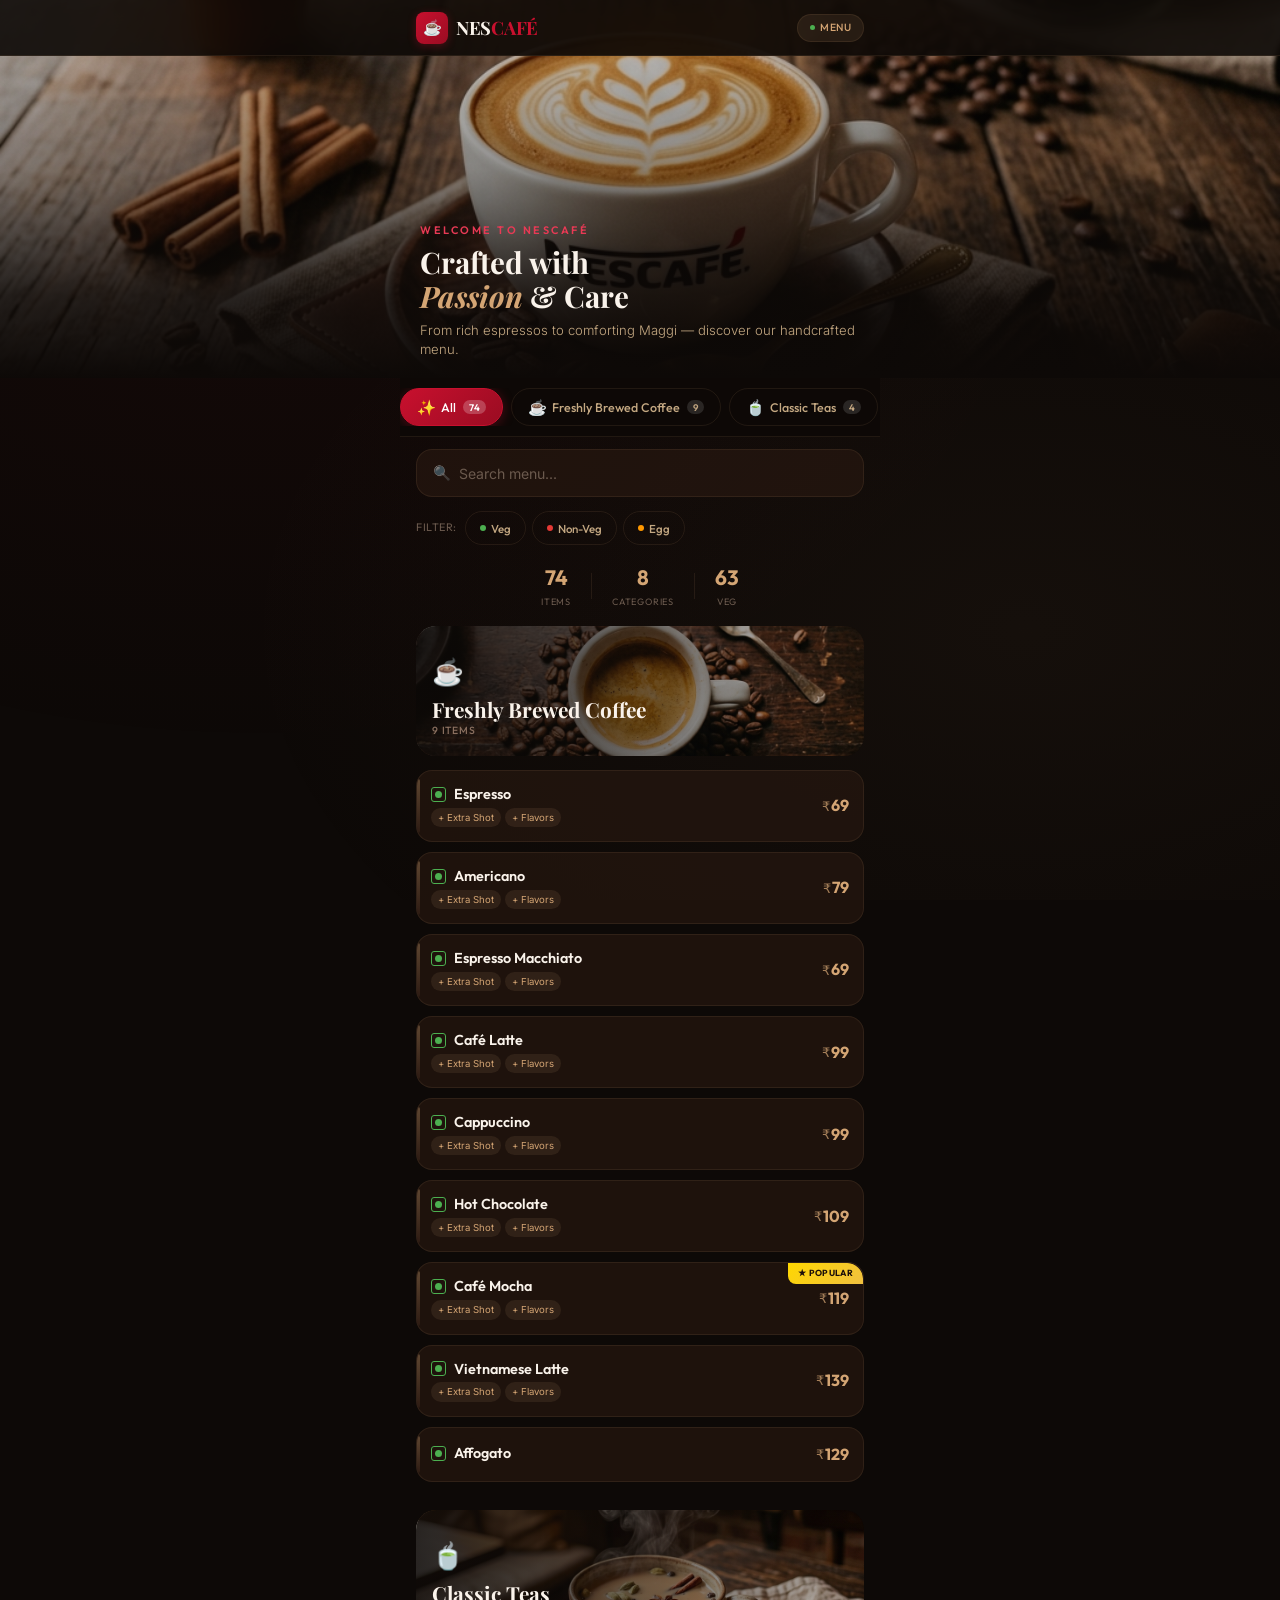
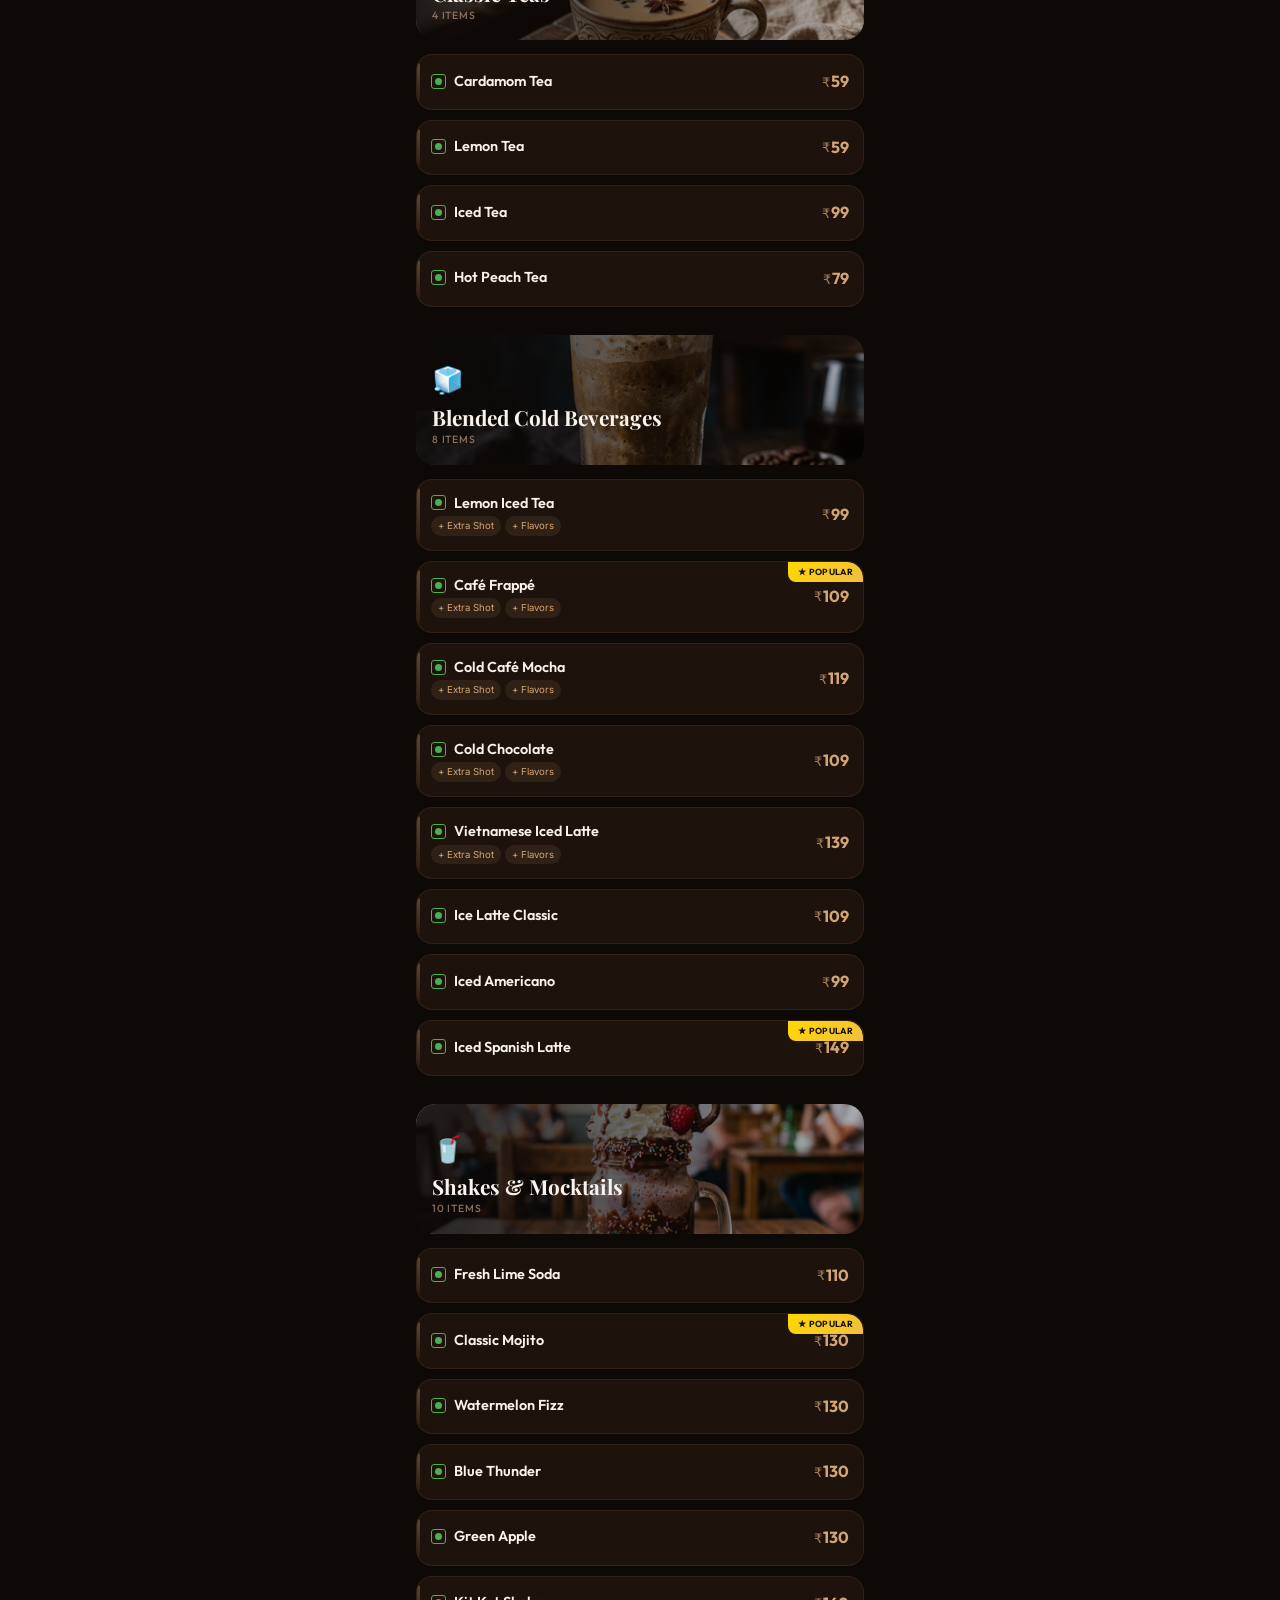
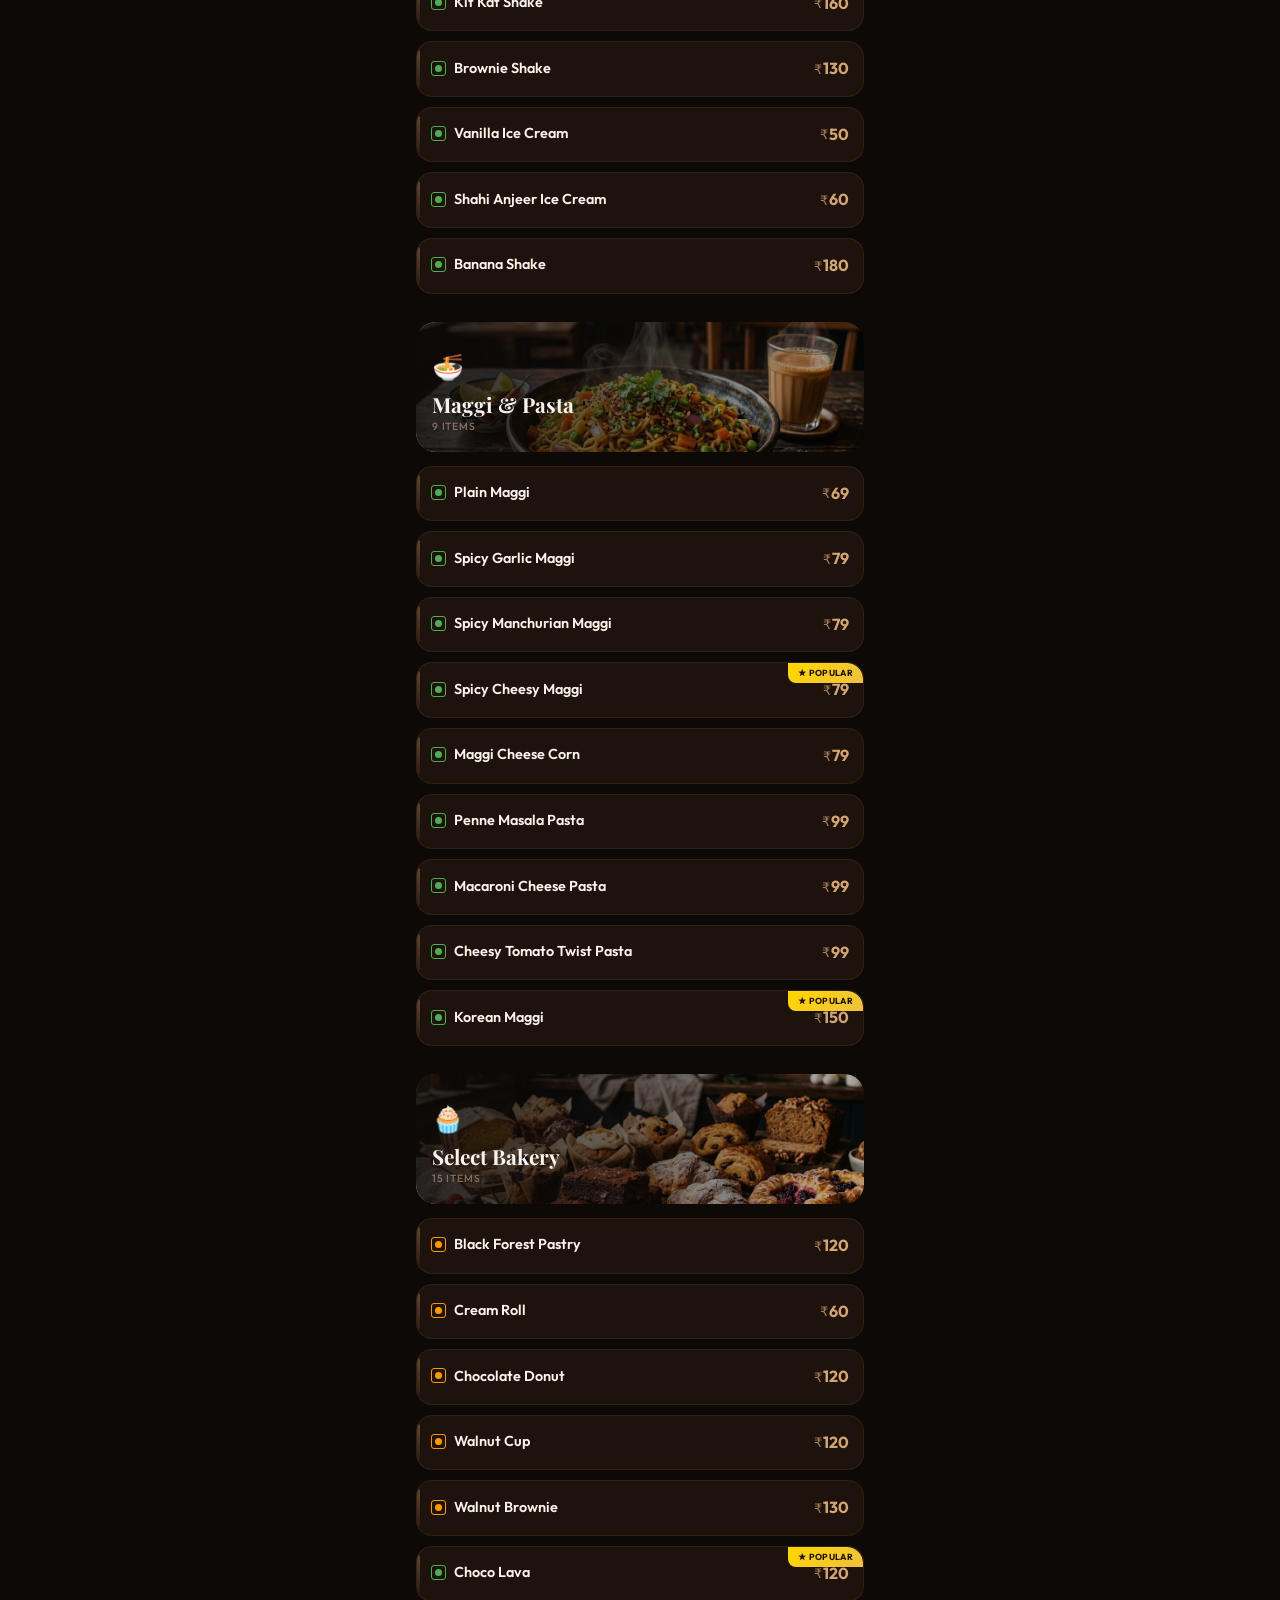
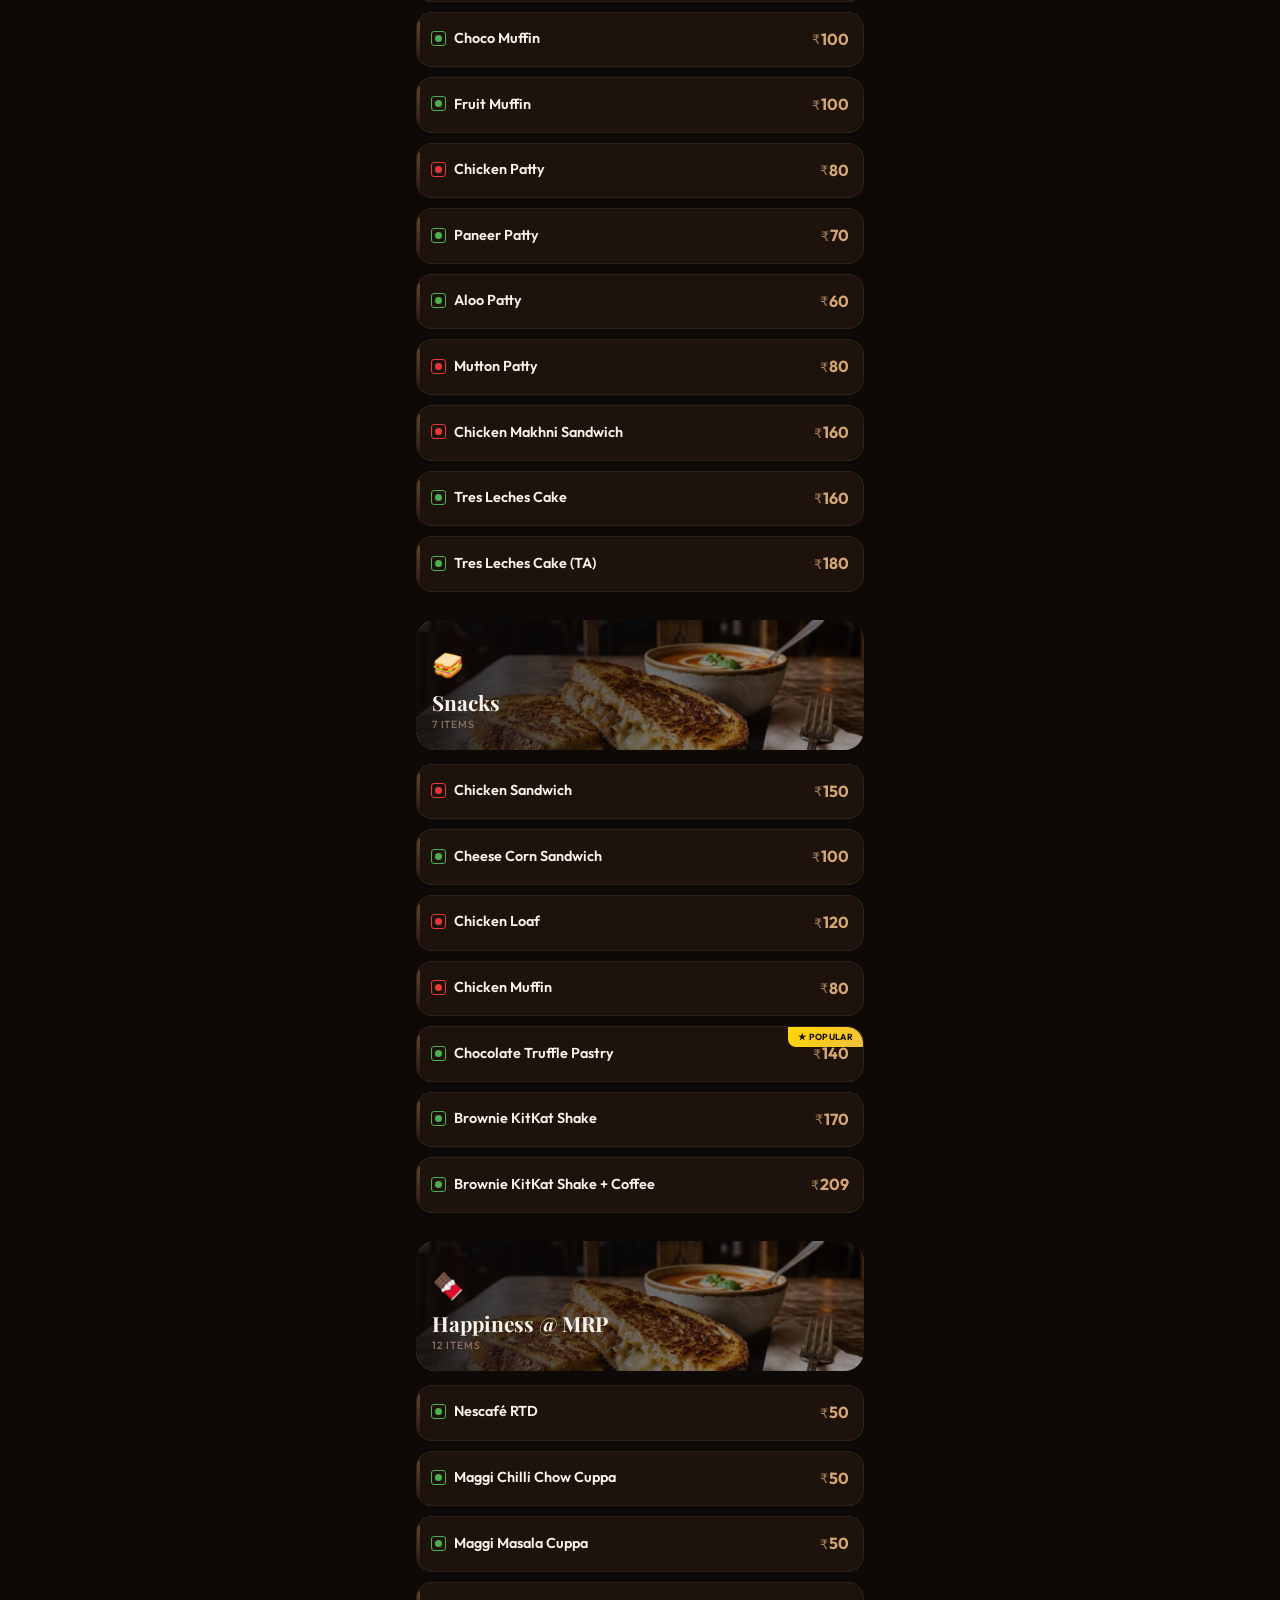
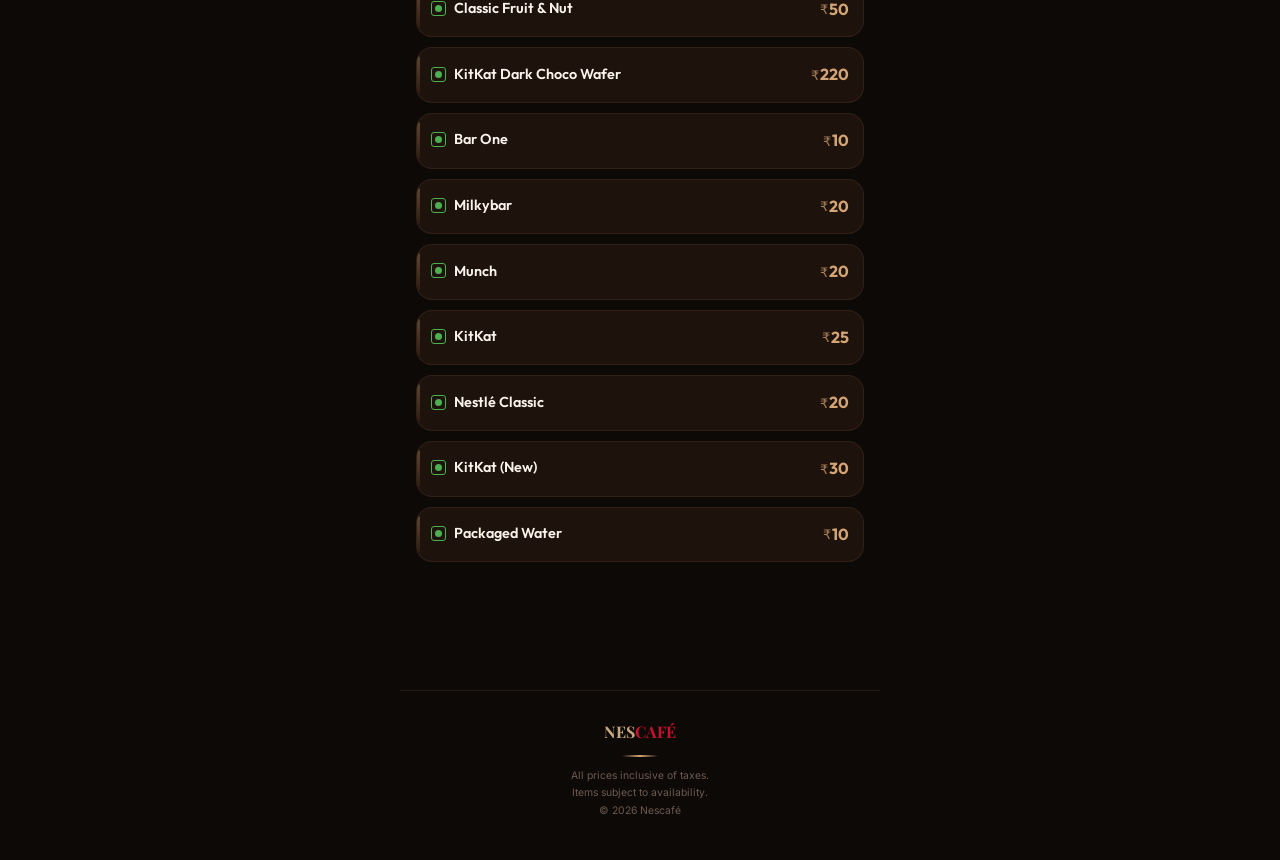
==== index.html @ 63e04d48 "Initial commit: Nescafé QR digital menu - Mobile-native menu page with 80+ items across 8 categories" ====
<!DOCTYPE html>
<html lang="en">
<head>
  <meta charset="UTF-8">
  <meta name="viewport" content="width=device-width, initial-scale=1.0, maximum-scale=1.0, user-scalable=no, viewport-fit=cover">
  <meta name="description" content="Nescafé Café Digital Menu – Freshly brewed coffees, cold beverages, teas, shakes, Maggi, pasta, bakery & snacks. Scan the QR to explore.">
  <meta name="theme-color" content="#0d0907">
  <meta name="apple-mobile-web-app-capable" content="yes">
  <meta name="apple-mobile-web-app-status-bar-style" content="black-translucent">
  <meta name="apple-mobile-web-app-title" content="Nescafé Menu">
  <meta name="mobile-web-app-capable" content="yes">
  <meta name="format-detection" content="telephone=no">
  <title>Nescafé Café — Menu</title>
  <link rel="stylesheet" href="style.css">
  <link rel="icon" href="data:image/svg+xml,<svg xmlns='http://www.w3.org/2000/svg' viewBox='0 0 100 100'><text y='.9em' font-size='90'>☕</text></svg>">
  <link rel="apple-touch-icon" href="images/hero.png">
</head>
<body>

  <!-- Loading Screen -->
  <div id="loading-screen">
    <div class="loading-logo">NES<span>CAFÉ</span></div>
    <div class="loading-bar-container">
      <div class="loading-bar"></div>
    </div>
  </div>

  <!-- Header -->
  <header class="header" id="main-header">
    <div class="header-bg"></div>
    <div class="header-content">
      <div class="logo">
        <div class="logo-icon">☕</div>
        <div class="logo-text">NES<span>CAFÉ</span></div>
      </div>
      <div class="header-badge">
        <span class="dot"></span>
        Menu
      </div>
    </div>
  </header>

  <!-- Hero Section -->
  <section class="hero" id="hero">
    <div class="hero-image">
      <img src="images/hero.png" alt="Nescafé coffee" loading="eager" fetchpriority="high">
    </div>
    <div class="hero-overlay"></div>
    <div class="hero-content">
      <p class="hero-tagline">Welcome to Nescafé</p>
      <h1 class="hero-title">Crafted with<br><em>Passion</em> & Care</h1>
      <p class="hero-subtitle">From rich espressos to comforting Maggi — discover our handcrafted menu.</p>
    </div>
  </section>

  <!-- Category Navigation -->
  <nav class="category-nav" id="category-nav">
    <div class="category-scroll" id="category-scroll"></div>
  </nav>

  <!-- Search -->
  <div class="search-container">
    <div class="search-box" id="search-box">
      <span class="search-icon">🔍</span>
      <input type="search" id="search-input" placeholder="Search menu..." autocomplete="off" autocorrect="off" spellcheck="false" enterkeyhint="search">
      <button class="search-clear" id="search-clear" aria-label="Clear search">✕</button>
    </div>
  </div>

  <!-- Dietary Filters -->
  <div class="filter-section">
    <span class="filter-label">Filter:</span>
    <div class="filter-tags" id="filter-tags">
      <button class="filter-tag veg-filter" data-filter="veg">
        <span class="filter-dot"></span> Veg
      </button>
      <button class="filter-tag nonveg-filter" data-filter="non-veg">
        <span class="filter-dot"></span> Non-Veg
      </button>
      <button class="filter-tag egg-filter" data-filter="egg">
        <span class="filter-dot"></span> Egg
      </button>
    </div>
  </div>

  <!-- Stats -->
  <div class="stats-bar" id="stats-bar">
    <div class="stat-item">
      <span class="stat-number" id="stat-total">0</span>
      <span class="stat-label">Items</span>
    </div>
    <div class="stat-divider"></div>
    <div class="stat-item">
      <span class="stat-number" id="stat-categories">0</span>
      <span class="stat-label">Categories</span>
    </div>
    <div class="stat-divider"></div>
    <div class="stat-item">
      <span class="stat-number" id="stat-veg">0</span>
      <span class="stat-label">Veg</span>
    </div>
  </div>

  <!-- Menu Content -->
  <main class="menu-container" id="menu-container"></main>

  <!-- No Results -->
  <div class="no-results" id="no-results">
    <div class="no-results-emoji">🔍</div>
    <p class="no-results-text">No items found</p>
    <p class="no-results-hint">Try a different search or clear filters</p>
  </div>

  <!-- Footer -->
  <footer class="footer">
    <div class="footer-logo">NES<span>CAFÉ</span></div>
    <div class="footer-divider"></div>
    <p class="footer-text">
      All prices inclusive of taxes.<br>
      Items subject to availability.<br>
      © 2026 Nescafé
    </p>
  </footer>

  <!-- Scroll To Top -->
  <button class="scroll-top" id="scroll-top" aria-label="Scroll to top">↑</button>

<script>
// ============================================================
// MENU DATA
// ============================================================
const menuData = [
  // Freshly Brewed Coffee
  { name: "Espresso", price: 69, type: "veg", category: "Freshly Brewed Coffee", addons: ["Extra Shot", "Flavors"] },
  { name: "Americano", price: 79, type: "veg", category: "Freshly Brewed Coffee", addons: ["Extra Shot", "Flavors"] },
  { name: "Espresso Macchiato", price: 69, type: "veg", category: "Freshly Brewed Coffee", addons: ["Extra Shot", "Flavors"] },
  { name: "Café Latte", price: 99, type: "veg", category: "Freshly Brewed Coffee", addons: ["Extra Shot", "Flavors"] },
  { name: "Cappuccino", price: 99, type: "veg", category: "Freshly Brewed Coffee", addons: ["Extra Shot", "Flavors"] },
  { name: "Hot Chocolate", price: 109, type: "veg", category: "Freshly Brewed Coffee", addons: ["Extra Shot", "Flavors"] },
  { name: "Café Mocha", price: 119, type: "veg", category: "Freshly Brewed Coffee", addons: ["Extra Shot", "Flavors"], bestseller: true },
  { name: "Vietnamese Latte", price: 139, type: "veg", category: "Freshly Brewed Coffee", addons: ["Extra Shot", "Flavors"] },
  { name: "Affogato", price: 129, type: "veg", category: "Freshly Brewed Coffee" },

  // Classic Teas
  { name: "Cardamom Tea", price: 59, type: "veg", category: "Classic Teas" },
  { name: "Lemon Tea", price: 59, type: "veg", category: "Classic Teas" },
  { name: "Iced Tea", price: 99, type: "veg", category: "Classic Teas" },
  { name: "Hot Peach Tea", price: 79, type: "veg", category: "Classic Teas" },

  // Blended Cold Beverages
  { name: "Lemon Iced Tea", price: 99, type: "veg", category: "Blended Cold Beverages", addons: ["Extra Shot", "Flavors"] },
  { name: "Café Frappé", price: 109, type: "veg", category: "Blended Cold Beverages", addons: ["Extra Shot", "Flavors"], bestseller: true },
  { name: "Cold Café Mocha", price: 119, type: "veg", category: "Blended Cold Beverages", addons: ["Extra Shot", "Flavors"] },
  { name: "Cold Chocolate", price: 109, type: "veg", category: "Blended Cold Beverages", addons: ["Extra Shot", "Flavors"] },
  { name: "Vietnamese Iced Latte", price: 139, type: "veg", category: "Blended Cold Beverages", addons: ["Extra Shot", "Flavors"] },
  { name: "Ice Latte Classic", price: 109, type: "veg", category: "Blended Cold Beverages" },
  { name: "Iced Americano", price: 99, type: "veg", category: "Blended Cold Beverages" },
  { name: "Iced Spanish Latte", price: 149, type: "veg", category: "Blended Cold Beverages", bestseller: true },

  // Shakes & Mocktails
  { name: "Fresh Lime Soda", price: 110, type: "veg", category: "Shakes & Mocktails" },
  { name: "Classic Mojito", price: 130, type: "veg", category: "Shakes & Mocktails", bestseller: true },
  { name: "Watermelon Fizz", price: 130, type: "veg", category: "Shakes & Mocktails" },
  { name: "Blue Thunder", price: 130, type: "veg", category: "Shakes & Mocktails" },
  { name: "Green Apple", price: 130, type: "veg", category: "Shakes & Mocktails" },
  { name: "Kit Kat Shake", price: 160, type: "veg", category: "Shakes & Mocktails" },
  { name: "Brownie Shake", price: 130, type: "veg", category: "Shakes & Mocktails" },
  { name: "Vanilla Ice Cream", price: 50, type: "veg", category: "Shakes & Mocktails" },
  { name: "Shahi Anjeer Ice Cream", price: 60, type: "veg", category: "Shakes & Mocktails" },
  { name: "Banana Shake", price: 180, type: "veg", category: "Shakes & Mocktails" },

  // Maggi & Pasta
  { name: "Plain Maggi", price: 69, type: "veg", category: "Maggi & Pasta" },
  { name: "Spicy Garlic Maggi", price: 79, type: "veg", category: "Maggi & Pasta" },
  { name: "Spicy Manchurian Maggi", price: 79, type: "veg", category: "Maggi & Pasta" },
  { name: "Spicy Cheesy Maggi", price: 79, type: "veg", category: "Maggi & Pasta", bestseller: true },
  { name: "Maggi Cheese Corn", price: 79, type: "veg", category: "Maggi & Pasta" },
  { name: "Penne Masala Pasta", price: 99, type: "veg", category: "Maggi & Pasta" },
  { name: "Macaroni Cheese Pasta", price: 99, type: "veg", category: "Maggi & Pasta" },
  { name: "Cheesy Tomato Twist Pasta", price: 99, type: "veg", category: "Maggi & Pasta" },
  { name: "Korean Maggi", price: 150, type: "veg", category: "Maggi & Pasta", bestseller: true },

  // Select Bakery
  { name: "Black Forest Pastry", price: 120, type: "egg", category: "Select Bakery" },
  { name: "Cream Roll", price: 60, type: "egg", category: "Select Bakery" },
  { name: "Chocolate Donut", price: 120, type: "egg", category: "Select Bakery" },
  { name: "Walnut Cup", price: 120, type: "egg", category: "Select Bakery" },
  { name: "Walnut Brownie", price: 130, type: "egg", category: "Select Bakery" },
  { name: "Choco Lava", price: 120, type: "veg", category: "Select Bakery", bestseller: true },
  { name: "Choco Muffin", price: 100, type: "veg", category: "Select Bakery" },
  { name: "Fruit Muffin", price: 100, type: "veg", category: "Select Bakery" },
  { name: "Chicken Patty", price: 80, type: "non-veg", category: "Select Bakery" },
  { name: "Paneer Patty", price: 70, type: "veg", category: "Select Bakery" },
  { name: "Aloo Patty", price: 60, type: "veg", category: "Select Bakery" },
  { name: "Mutton Patty", price: 80, type: "non-veg", category: "Select Bakery" },
  { name: "Chicken Makhni Sandwich", price: 160, type: "non-veg", category: "Select Bakery" },
  { name: "Tres Leches Cake", price: 160, type: "veg", category: "Select Bakery" },
  { name: "Tres Leches Cake (TA)", price: 180, type: "veg", category: "Select Bakery" },

  // Snacks
  { name: "Chicken Sandwich", price: 150, type: "non-veg", category: "Snacks" },
  { name: "Cheese Corn Sandwich", price: 100, type: "veg", category: "Snacks" },
  { name: "Chicken Loaf", price: 120, type: "non-veg", category: "Snacks" },
  { name: "Chicken Muffin", price: 80, type: "non-veg", category: "Snacks" },
  { name: "Chocolate Truffle Pastry", price: 140, type: "veg", category: "Snacks", bestseller: true },
  { name: "Brownie KitKat Shake", price: 170, type: "veg", category: "Snacks" },
  { name: "Brownie KitKat Shake + Coffee", price: 209, type: "veg", category: "Snacks" },

  // Happiness @ MRP
  { name: "Nescafé RTD", price: 50, type: "veg", category: "Happiness @ MRP" },
  { name: "Maggi Chilli Chow Cuppa", price: 50, type: "veg", category: "Happiness @ MRP" },
  { name: "Maggi Masala Cuppa", price: 50, type: "veg", category: "Happiness @ MRP" },
  { name: "Classic Fruit & Nut", price: 50, type: "veg", category: "Happiness @ MRP" },
  { name: "KitKat Dark Choco Wafer", price: 220, type: "veg", category: "Happiness @ MRP" },
  { name: "Bar One", price: 10, type: "veg", category: "Happiness @ MRP" },
  { name: "Milkybar", price: 20, type: "veg", category: "Happiness @ MRP" },
  { name: "Munch", price: 20, type: "veg", category: "Happiness @ MRP" },
  { name: "KitKat", price: 25, type: "veg", category: "Happiness @ MRP" },
  { name: "Nestlé Classic", price: 20, type: "veg", category: "Happiness @ MRP" },
  { name: "KitKat (New)", price: 30, type: "veg", category: "Happiness @ MRP" },
  { name: "Packaged Water", price: 10, type: "veg", category: "Happiness @ MRP" },
];

// ============================================================
// CATEGORY CONFIG
// ============================================================
const categoryConfig = {
  "Freshly Brewed Coffee": { emoji: "☕", image: "images/cat_coffee.png", order: 1 },
  "Classic Teas":          { emoji: "🍵", image: "images/cat_tea.png",    order: 2 },
  "Blended Cold Beverages":{ emoji: "🧊", image: "images/cat_cold.png",  order: 3 },
  "Shakes & Mocktails":    { emoji: "🥤", image: "images/cat_shakes.png", order: 4 },
  "Maggi & Pasta":         { emoji: "🍜", image: "images/cat_maggi.png", order: 5 },
  "Select Bakery":         { emoji: "🧁", image: "images/cat_bakery.png", order: 6 },
  "Snacks":                { emoji: "🥪", image: "images/cat_snacks.png", order: 7 },
  "Happiness @ MRP":       { emoji: "🍫", image: "images/cat_snacks.png", order: 8 },
};

// ============================================================
// STATE
// ============================================================
let activeCategory = 'all';
let activeFilter = null;
let searchQuery = '';

// ============================================================
// DOM
// ============================================================
const $ = id => document.getElementById(id);
const categoryScroll = $('category-scroll');
const menuContainer = $('menu-container');
const searchInput = $('search-input');
const searchClear = $('search-clear');
const noResults = $('no-results');
const scrollTopBtn = $('scroll-top');
const header = $('main-header');
const filterTags = document.querySelectorAll('.filter-tag');

// ============================================================
// INIT
// ============================================================
document.addEventListener('DOMContentLoaded', () => {
  buildCategoryNav();
  renderMenu();
  updateStats();
  setupEvents();

  // Hide loader
  setTimeout(() => $('loading-screen').classList.add('hidden'), 600);
});

// ============================================================
// CATEGORY NAV
// ============================================================
function buildCategoryNav() {
  const cats = getOrderedCategories();
  let h = `<button class="category-pill active" data-category="all">
    <span class="pill-emoji">✨</span>All<span class="pill-count">${menuData.length}</span>
  </button>`;

  cats.forEach(cat => {
    const count = menuData.filter(i => i.category === cat).length;
    const c = categoryConfig[cat] || { emoji: '📋' };
    h += `<button class="category-pill" data-category="${cat}">
      <span class="pill-emoji">${c.emoji}</span>${cat}<span class="pill-count">${count}</span>
    </button>`;
  });

  categoryScroll.innerHTML = h;
}

// ============================================================
// RENDER
// ============================================================
function renderMenu() {
  const filtered = getFilteredItems();
  const cats = getOrderedCategories();

  if (filtered.length === 0) {
    menuContainer.innerHTML = '';
    noResults.classList.add('visible');
    return;
  }

  noResults.classList.remove('visible');
  let h = '';

  cats.forEach(cat => {
    const items = filtered.filter(i => i.category === cat);
    if (!items.length) return;

    const c = categoryConfig[cat] || { emoji: '📋', image: '' };
    const id = cat.toLowerCase().replace(/[^a-z0-9]+/g, '-');

    h += `
      <section class="category-section" id="section-${id}">
        <div class="category-header">
          <img class="category-header-img" src="${c.image}" alt="${cat}" loading="lazy" decoding="async">
          <div class="category-header-overlay">
            <span class="category-emoji">${c.emoji}</span>
            <h2 class="category-name">${cat}</h2>
            <span class="category-count">${items.length} item${items.length !== 1 ? 's' : ''}</span>
          </div>
        </div>
        <div class="menu-items">
          ${items.map(renderItem).join('')}
        </div>
      </section>`;
  });

  menuContainer.innerHTML = h;
}

function renderItem(item) {
  const badge = item.type === 'non-veg' ? 'non-veg' : item.type;
  const price = item.price > 0
    ? `<span class="rupee">₹</span>${item.price}`
    : 'Ask';
  const pClass = item.price > 0 ? 'item-price' : 'item-price ask-price';

  const addons = item.addons && item.addons.length
    ? `<div class="item-addons">${item.addons.map(a => `<span class="addon-tag">+ ${a}</span>`).join('')}</div>`
    : '';

  const popular = item.bestseller ? `<span class="bestseller-tag">★ Popular</span>` : '';

  return `
    <div class="menu-item" id="item-${item.name.toLowerCase().replace(/[^a-z0-9]+/g, '-')}">
      ${popular}
      <div class="item-info">
        <div class="item-top-row">
          <span class="veg-badge ${badge}"></span>
          <span class="item-name">${item.name}</span>
        </div>
        ${addons}
      </div>
      <div class="${pClass}">${price}</div>
    </div>`;
}

// ============================================================
// FILTER HELPERS
// ============================================================
function getFilteredItems() {
  let items = menuData;

  if (activeCategory !== 'all')
    items = items.filter(i => i.category === activeCategory);

  if (activeFilter)
    items = items.filter(i => i.type === activeFilter);

  if (searchQuery) {
    const q = searchQuery.toLowerCase();
    items = items.filter(i =>
      i.name.toLowerCase().includes(q) ||
      i.category.toLowerCase().includes(q)
    );
  }

  return items;
}

function getOrderedCategories() {
  return [...new Set(menuData.map(i => i.category))]
    .sort((a, b) => ((categoryConfig[a] || {}).order || 99) - ((categoryConfig[b] || {}).order || 99));
}

// ============================================================
// STATS
// ============================================================
function updateStats() {
  const f = getFilteredItems();
  const cats = [...new Set(f.map(i => i.category))];
  animateNum('stat-total', f.length);
  animateNum('stat-categories', cats.length);
  animateNum('stat-veg', f.filter(i => i.type === 'veg').length);
}

function animateNum(id, target) {
  const el = $(id);
  const from = parseInt(el.textContent) || 0;
  const diff = target - from;
  if (diff === 0) return;
  const steps = 15;
  let step = 0;
  const iv = setInterval(() => {
    step++;
    el.textContent = Math.round(from + (diff / steps) * step);
    if (step >= steps) { el.textContent = target; clearInterval(iv); }
  }, 18);
}

// ============================================================
// EVENTS
// ============================================================
function setupEvents() {
  // Category pills
  categoryScroll.addEventListener('click', e => {
    const pill = e.target.closest('.category-pill');
    if (!pill) return;

    document.querySelectorAll('.category-pill').forEach(p => p.classList.remove('active'));
    pill.classList.add('active');
    activeCategory = pill.dataset.category;
    renderMenu();
    updateStats();

    // Scroll pill into view (center it)
    pill.scrollIntoView({ behavior: 'smooth', block: 'nearest', inline: 'center' });

    // Scroll to the category section
    if (activeCategory !== 'all') {
      const secId = activeCategory.toLowerCase().replace(/[^a-z0-9]+/g, '-');
      const sec = document.getElementById(`section-${secId}`);
      if (sec) setTimeout(() => sec.scrollIntoView({ behavior: 'smooth', block: 'start' }), 80);
    }
  });

  // Search — debounced for perf
  let searchTimer;
  searchInput.addEventListener('input', e => {
    clearTimeout(searchTimer);
    searchTimer = setTimeout(() => {
      searchQuery = e.target.value.trim();
      searchClear.classList.toggle('visible', searchQuery.length > 0);
      renderMenu();
      updateStats();
    }, 150);
  });

  // Dismiss keyboard on "Search" / Enter
  searchInput.addEventListener('keydown', e => {
    if (e.key === 'Enter') {
      e.preventDefault();
      searchInput.blur();
    }
  });

  searchClear.addEventListener('click', () => {
    searchInput.value = '';
    searchQuery = '';
    searchClear.classList.remove('visible');
    renderMenu();
    updateStats();
  });

  // Dietary filters
  filterTags.forEach(tag => {
    tag.addEventListener('click', () => {
      const f = tag.dataset.filter;
      if (activeFilter === f) {
        activeFilter = null;
        tag.classList.remove('active');
      } else {
        filterTags.forEach(t => t.classList.remove('active'));
        tag.classList.add('active');
        activeFilter = f;
      }
      renderMenu();
      updateStats();
    });
  });

  // Scroll: header state + back-to-top
  let ticking = false;
  window.addEventListener('scroll', () => {
    if (!ticking) {
      requestAnimationFrame(() => {
        const y = window.scrollY;
        header.classList.toggle('scrolled', y > 40);
        scrollTopBtn.classList.toggle('visible', y > 500);
        ticking = false;
      });
      ticking = true;
    }
  }, { passive: true });

  // Scroll to top
  scrollTopBtn.addEventListener('click', () => {
    window.scrollTo({ top: 0, behavior: 'smooth' });
  });

  // Prevent pull-to-refresh interfering on mobile
  document.body.addEventListener('touchmove', () => {}, { passive: true });
}
</script>

</body>
</html>
---- style.css ----
/* ===== GOOGLE FONTS ===== */
@import url('https://fonts.googleapis.com/css2?family=Playfair+Display:ital,wght@0,400;0,600;0,700;1,400&family=Inter:wght@300;400;500;600;700&family=Outfit:wght@300;400;500;600;700&display=swap');

/* ===== CSS CUSTOM PROPERTIES ===== */
:root {
  /* Brand Colors */
  --nescafe-red: #c8102e;
  --nescafe-red-dark: #9a0c22;
  --nescafe-red-light: #e83a55;

  /* Warm Coffee Palette */
  --coffee-dark: #1a0e0a;
  --coffee-medium: #2d1810;
  --coffee-light: #4a2c20;
  --coffee-cream: #d4a574;
  --coffee-latte: #f5e6d3;
  --coffee-foam: #faf3eb;

  /* Background & Surface */
  --bg-primary: #0d0907;
  --bg-secondary: #1a110d;
  --bg-card: rgba(42, 26, 18, 0.6);
  --bg-card-hover: rgba(58, 36, 24, 0.7);
  --bg-glass: rgba(26, 17, 13, 0.88);
  --bg-glass-light: rgba(212, 165, 116, 0.08);

  /* Text Colors */
  --text-primary: #faf3eb;
  --text-secondary: #c4a882;
  --text-tertiary: #8a7060;
  --text-accent: #d4a574;
  --text-muted: #6b5a4e;

  /* Accent & UI */
  --accent: #d4a574;
  --accent-glow: rgba(212, 165, 116, 0.3);
  --accent-subtle: rgba(212, 165, 116, 0.1);
  --border-color: rgba(212, 165, 116, 0.1);
  --border-hover: rgba(212, 165, 116, 0.22);

  /* Badges */
  --veg-color: #4caf50;
  --nonveg-color: #e53935;
  --egg-color: #ff9800;

  /* Typography */
  --font-display: 'Playfair Display', Georgia, serif;
  --font-body: 'Inter', -apple-system, BlinkMacSystemFont, sans-serif;
  --font-ui: 'Outfit', -apple-system, BlinkMacSystemFont, sans-serif;

  /* Borders */
  --radius-sm: 8px;
  --radius-md: 12px;
  --radius-lg: 16px;
  --radius-xl: 20px;
  --radius-full: 9999px;

  /* Transitions */
  --transition-fast: 120ms ease;
  --transition-base: 200ms ease;
  --transition-slow: 350ms cubic-bezier(0.16, 1, 0.3, 1);

  /* Safe areas for notched phones */
  --safe-top: env(safe-area-inset-top, 0px);
  --safe-bottom: env(safe-area-inset-bottom, 0px);
  --safe-left: env(safe-area-inset-left, 0px);
  --safe-right: env(safe-area-inset-right, 0px);
}

/* ===== RESET & BASE ===== */
*, *::before, *::after {
  margin: 0;
  padding: 0;
  box-sizing: border-box;
  -webkit-tap-highlight-color: transparent;
}

html {
  scroll-behavior: smooth;
  -webkit-text-size-adjust: 100%;
  scroll-padding-top: 120px;
  overscroll-behavior-y: contain;
}

body {
  font-family: var(--font-body);
  background: var(--bg-primary);
  color: var(--text-primary);
  line-height: 1.6;
  min-height: 100vh;
  min-height: 100dvh;
  overflow-x: hidden;
  -webkit-font-smoothing: antialiased;
  -moz-osx-font-smoothing: grayscale;
  padding-top: var(--safe-top);
  padding-bottom: var(--safe-bottom);
  padding-left: var(--safe-left);
  padding-right: var(--safe-right);
}

/* Subtle ambient bg */
body::before {
  content: '';
  position: fixed;
  inset: 0;
  background:
    radial-gradient(ellipse at 20% 30%, rgba(200, 16, 46, 0.035) 0%, transparent 55%),
    radial-gradient(ellipse at 80% 70%, rgba(212, 165, 116, 0.045) 0%, transparent 55%);
  z-index: -1;
  pointer-events: none;
}

/* ===== HIDE SCROLLBAR (mobile feel) ===== */
::-webkit-scrollbar { display: none; }
body { scrollbar-width: none; }

/* ===== LOADING SCREEN ===== */
#loading-screen {
  position: fixed;
  inset: 0;
  background: var(--bg-primary);
  display: flex;
  flex-direction: column;
  align-items: center;
  justify-content: center;
  z-index: 10000;
  transition: opacity 0.5s ease, visibility 0.5s ease;
}

#loading-screen.hidden {
  opacity: 0;
  visibility: hidden;
  pointer-events: none;
}

.loading-logo {
  font-family: var(--font-display);
  font-size: 2rem;
  font-weight: 700;
  color: var(--text-primary);
  margin-bottom: 20px;
  animation: loadPulse 1.5s ease-in-out infinite;
}

.loading-logo span { color: var(--nescafe-red); }

.loading-bar-container {
  width: 160px;
  height: 3px;
  background: var(--bg-secondary);
  border-radius: var(--radius-full);
  overflow: hidden;
}

.loading-bar {
  height: 100%;
  background: linear-gradient(90deg, var(--nescafe-red), var(--coffee-cream));
  border-radius: var(--radius-full);
  animation: loadBar 1s ease-in-out infinite;
}

@keyframes loadPulse {
  0%, 100% { opacity: 0.7; }
  50% { opacity: 1; }
}

@keyframes loadBar {
  0% { width: 0; transform: translateX(0); }
  50% { width: 70%; }
  100% { width: 0; transform: translateX(300px); }
}

/* ===== HEADER ===== */
.header {
  position: fixed;
  top: 0;
  left: 0;
  right: 0;
  z-index: 1000;
  padding-top: var(--safe-top);
}

.header-bg {
  position: absolute;
  inset: 0;
  background: rgba(13, 9, 7, 0.9);
  backdrop-filter: blur(24px) saturate(180%);
  -webkit-backdrop-filter: blur(24px) saturate(180%);
  border-bottom: 1px solid var(--border-color);
  transition: var(--transition-base);
}

.header.scrolled .header-bg {
  background: rgba(13, 9, 7, 0.97);
}

.header-content {
  position: relative;
  display: flex;
  align-items: center;
  justify-content: space-between;
  padding: 12px 16px;
}

.logo {
  display: flex;
  align-items: center;
  gap: 8px;
}

.logo-icon {
  width: 32px;
  height: 32px;
  background: linear-gradient(135deg, var(--nescafe-red), var(--nescafe-red-dark));
  border-radius: var(--radius-sm);
  display: flex;
  align-items: center;
  justify-content: center;
  font-size: 0.95rem;
  box-shadow: 0 2px 8px rgba(200, 16, 46, 0.3);
}

.logo-text {
  font-family: var(--font-display);
  font-size: 1.15rem;
  font-weight: 700;
  letter-spacing: -0.3px;
}

.logo-text span { color: var(--nescafe-red); }

.header-badge {
  display: flex;
  align-items: center;
  gap: 5px;
  padding: 5px 12px;
  background: var(--accent-subtle);
  border: 1px solid var(--border-color);
  border-radius: var(--radius-full);
  font-family: var(--font-ui);
  font-size: 0.65rem;
  font-weight: 500;
  color: var(--text-accent);
  letter-spacing: 0.5px;
  text-transform: uppercase;
}

.header-badge .dot {
  width: 5px;
  height: 5px;
  background: var(--veg-color);
  border-radius: 50%;
  animation: dotPulse 2s ease-in-out infinite;
}

@keyframes dotPulse {
  0%, 100% { opacity: 1; }
  50% { opacity: 0.4; }
}

/* ===== HERO SECTION (compact for mobile) ===== */
.hero {
  position: relative;
  height: 42vh;
  min-height: 280px;
  max-height: 380px;
  overflow: hidden;
  display: flex;
  align-items: flex-end;
}

.hero-image {
  position: absolute;
  inset: 0;
}

.hero-image img {
  width: 100%;
  height: 100%;
  object-fit: cover;
  animation: heroZoom 25s ease-in-out infinite alternate;
}

@keyframes heroZoom {
  0% { transform: scale(1); }
  100% { transform: scale(1.06); }
}

.hero-overlay {
  position: absolute;
  inset: 0;
  background: linear-gradient(
    to bottom,
    rgba(13, 9, 7, 0.2) 0%,
    rgba(13, 9, 7, 0.45) 45%,
    rgba(13, 9, 7, 0.88) 78%,
    rgba(13, 9, 7, 1) 100%
  );
}

.hero-content {
  position: relative;
  z-index: 2;
  padding: 0 20px 20px;
  width: 100%;
}

.hero-tagline {
  font-family: var(--font-ui);
  font-size: 0.68rem;
  font-weight: 600;
  text-transform: uppercase;
  letter-spacing: 2.5px;
  color: var(--nescafe-red-light);
  margin-bottom: 6px;
  opacity: 0;
  animation: fadeUp 0.6s ease 0.2s forwards;
}

.hero-title {
  font-family: var(--font-display);
  font-size: 1.85rem;
  font-weight: 700;
  line-height: 1.15;
  margin-bottom: 8px;
  opacity: 0;
  animation: fadeUp 0.6s ease 0.35s forwards;
}

.hero-title em {
  font-style: italic;
  color: var(--coffee-cream);
}

.hero-subtitle {
  font-size: 0.82rem;
  color: var(--text-secondary);
  font-weight: 300;
  line-height: 1.4;
  opacity: 0;
  animation: fadeUp 0.6s ease 0.5s forwards;
}

@keyframes fadeUp {
  from { opacity: 0; transform: translateY(16px); }
  to { opacity: 1; transform: translateY(0); }
}

/* ===== CATEGORY PILLS (sticky horizontal scroll) ===== */
.category-nav {
  position: sticky;
  top: 56px;
  z-index: 900;
  background: rgba(13, 9, 7, 0.94);
  backdrop-filter: blur(20px);
  -webkit-backdrop-filter: blur(20px);
  border-bottom: 1px solid var(--border-color);
  padding: 10px 0;
}

.category-scroll {
  display: flex;
  gap: 8px;
  overflow-x: auto;
  padding: 0 16px;
  scroll-snap-type: x proximity;
  -ms-overflow-style: none;
  scrollbar-width: none;
  -webkit-overflow-scrolling: touch;
}

.category-scroll::-webkit-scrollbar { display: none; }

.category-pill {
  flex-shrink: 0;
  display: flex;
  align-items: center;
  gap: 5px;
  /* min 44px touch target */
  min-height: 38px;
  padding: 0 16px;
  border-radius: var(--radius-full);
  border: 1px solid var(--border-color);
  background: transparent;
  color: var(--text-secondary);
  font-family: var(--font-ui);
  font-size: 0.78rem;
  font-weight: 500;
  cursor: pointer;
  transition: var(--transition-fast);
  white-space: nowrap;
  scroll-snap-align: start;
  user-select: none;
}

.category-pill:active {
  transform: scale(0.95);
  opacity: 0.8;
}

.category-pill.active {
  background: linear-gradient(135deg, var(--nescafe-red), var(--nescafe-red-dark));
  border-color: var(--nescafe-red);
  color: white;
  box-shadow: 0 2px 12px rgba(200, 16, 46, 0.35);
}

.category-pill .pill-emoji { font-size: 0.95rem; }

.category-pill .pill-count {
  font-size: 0.6rem;
  font-weight: 600;
  background: rgba(255,255,255,0.12);
  padding: 1px 6px;
  border-radius: var(--radius-full);
  margin-left: 2px;
}

.category-pill.active .pill-count {
  background: rgba(255,255,255,0.22);
}

/* ===== SEARCH BAR ===== */
.search-container {
  padding: 12px 16px 8px;
}

.search-box {
  display: flex;
  align-items: center;
  gap: 8px;
  padding: 11px 16px;
  background: var(--bg-card);
  border: 1px solid var(--border-color);
  border-radius: var(--radius-lg);
  transition: var(--transition-base);
}

.search-box:focus-within {
  border-color: var(--accent);
  box-shadow: 0 0 0 3px var(--accent-subtle);
  background: var(--bg-card-hover);
}

.search-icon { font-size: 0.9rem; opacity: 0.5; }

.search-box input {
  flex: 1;
  background: transparent;
  border: none;
  outline: none;
  font-family: var(--font-body);
  font-size: 0.88rem;
  color: var(--text-primary);
  min-height: 24px;
}

.search-box input::placeholder { color: var(--text-muted); }

.search-clear {
  background: none;
  border: none;
  color: var(--text-muted);
  cursor: pointer;
  font-size: 0.9rem;
  min-width: 32px;
  min-height: 32px;
  display: none;
  align-items: center;
  justify-content: center;
  border-radius: var(--radius-full);
  transition: var(--transition-fast);
}

.search-clear.visible { display: flex; }
.search-clear:active { background: var(--bg-glass-light); }

/* ===== FILTER TAGS ===== */
.filter-section {
  display: flex;
  align-items: center;
  gap: 8px;
  padding: 6px 16px 4px;
  overflow-x: auto;
  -webkit-overflow-scrolling: touch;
}

.filter-label {
  font-family: var(--font-ui);
  font-size: 0.68rem;
  color: var(--text-muted);
  text-transform: uppercase;
  letter-spacing: 0.5px;
  flex-shrink: 0;
}

.filter-tags {
  display: flex;
  gap: 6px;
}

.filter-tag {
  display: flex;
  align-items: center;
  gap: 5px;
  min-height: 34px;
  padding: 0 14px;
  border-radius: var(--radius-full);
  border: 1px solid var(--border-color);
  background: transparent;
  color: var(--text-secondary);
  font-family: var(--font-ui);
  font-size: 0.72rem;
  font-weight: 500;
  cursor: pointer;
  transition: var(--transition-fast);
  user-select: none;
}

.filter-tag:active { transform: scale(0.95); }

.filter-tag.active.veg-filter {
  color: var(--veg-color);
  background: rgba(76, 175, 80, 0.1);
  border-color: var(--veg-color);
}

.filter-tag.active.nonveg-filter {
  color: var(--nonveg-color);
  background: rgba(229, 57, 53, 0.1);
  border-color: var(--nonveg-color);
}

.filter-tag.active.egg-filter {
  color: var(--egg-color);
  background: rgba(255, 152, 0, 0.1);
  border-color: var(--egg-color);
}

.filter-dot {
  width: 6px;
  height: 6px;
  border-radius: 50%;
}

.veg-filter .filter-dot { background: var(--veg-color); }
.nonveg-filter .filter-dot { background: var(--nonveg-color); }
.egg-filter .filter-dot { background: var(--egg-color); }

/* ===== STATS BAR ===== */
.stats-bar {
  display: flex;
  align-items: center;
  justify-content: center;
  gap: 20px;
  padding: 12px 16px;
  margin-bottom: 4px;
}

.stat-item {
  display: flex;
  flex-direction: column;
  align-items: center;
  gap: 1px;
}

.stat-number {
  font-family: var(--font-ui);
  font-size: 1.3rem;
  font-weight: 700;
  color: var(--coffee-cream);
}

.stat-label {
  font-family: var(--font-ui);
  font-size: 0.58rem;
  color: var(--text-muted);
  text-transform: uppercase;
  letter-spacing: 0.8px;
}

.stat-divider {
  width: 1px;
  height: 26px;
  background: var(--border-color);
}

/* ===== MAIN CONTENT ===== */
.menu-container {
  padding: 0 16px 100px; /* extra bottom padding for thumb reach */
}

/* ===== CATEGORY SECTION ===== */
.category-section {
  margin-bottom: 28px;
  opacity: 0;
  transform: translateY(20px);
  animation: sectionAppear 0.4s ease forwards;
}

.category-section:nth-child(2) { animation-delay: 0.06s; }
.category-section:nth-child(3) { animation-delay: 0.1s; }
.category-section:nth-child(4) { animation-delay: 0.14s; }
.category-section:nth-child(5) { animation-delay: 0.18s; }
.category-section:nth-child(6) { animation-delay: 0.22s; }
.category-section:nth-child(7) { animation-delay: 0.26s; }
.category-section:nth-child(8) { animation-delay: 0.3s; }

@keyframes sectionAppear {
  to { opacity: 1; transform: translateY(0); }
}

/* Category Header */
.category-header {
  position: relative;
  height: 130px;
  border-radius: var(--radius-xl);
  overflow: hidden;
  margin-bottom: 14px;
}

.category-header-img {
  width: 100%;
  height: 100%;
  object-fit: cover;
}

.category-header-overlay {
  position: absolute;
  inset: 0;
  background: linear-gradient(
    to right,
    rgba(13, 9, 7, 0.88) 0%,
    rgba(13, 9, 7, 0.55) 55%,
    rgba(13, 9, 7, 0.2) 100%
  );
  display: flex;
  flex-direction: column;
  justify-content: flex-end;
  padding: 16px;
}

.category-emoji {
  font-size: 1.6rem;
  margin-bottom: 4px;
}

.category-name {
  font-family: var(--font-display);
  font-size: 1.3rem;
  font-weight: 700;
  color: var(--text-primary);
  line-height: 1.2;
}

.category-count {
  font-family: var(--font-ui);
  font-size: 0.65rem;
  font-weight: 500;
  color: var(--text-tertiary);
  text-transform: uppercase;
  letter-spacing: 0.8px;
  margin-top: 2px;
}

/* ===== MENU ITEM CARD ===== */
.menu-items {
  display: flex;
  flex-direction: column;
  gap: 10px;
}

.menu-item {
  display: flex;
  align-items: center;
  gap: 14px;
  padding: 14px;
  background: var(--bg-card);
  border: 1px solid var(--border-color);
  border-radius: var(--radius-lg);
  transition: var(--transition-fast);
  position: relative;
  overflow: hidden;
  /* Touch feedback */
  user-select: none;
  -webkit-user-select: none;
}

.menu-item:active {
  transform: scale(0.985);
  background: var(--bg-card-hover);
  border-color: var(--border-hover);
}

/* Left accent line */
.menu-item::before {
  content: '';
  position: absolute;
  top: 8px;
  left: 0;
  width: 3px;
  height: calc(100% - 16px);
  border-radius: 0 2px 2px 0;
  background: linear-gradient(to bottom, var(--coffee-cream), var(--coffee-light));
  opacity: 0.35;
}

.item-info {
  flex: 1;
  min-width: 0;
}

.item-top-row {
  display: flex;
  align-items: center;
  gap: 8px;
  margin-bottom: 2px;
}

/* Veg / Non-veg / Egg badge */
.veg-badge {
  width: 15px;
  height: 15px;
  border: 1.5px solid;
  border-radius: 3px;
  display: flex;
  align-items: center;
  justify-content: center;
  flex-shrink: 0;
}

.veg-badge::after {
  content: '';
  width: 7px;
  height: 7px;
  border-radius: 50%;
}

.veg-badge.veg { border-color: var(--veg-color); }
.veg-badge.veg::after { background: var(--veg-color); }
.veg-badge.non-veg { border-color: var(--nonveg-color); }
.veg-badge.non-veg::after { background: var(--nonveg-color); }
.veg-badge.egg { border-color: var(--egg-color); }
.veg-badge.egg::after { background: var(--egg-color); }

.item-name {
  font-family: var(--font-ui);
  font-size: 0.9rem;
  font-weight: 600;
  color: var(--text-primary);
  line-height: 1.3;
  white-space: nowrap;
  overflow: hidden;
  text-overflow: ellipsis;
}

.item-addons {
  font-size: 0.68rem;
  color: var(--text-muted);
  margin-top: 4px;
  display: flex;
  align-items: center;
  gap: 4px;
  flex-wrap: wrap;
}

.addon-tag {
  display: inline-flex;
  align-items: center;
  gap: 2px;
  padding: 2px 7px;
  background: var(--accent-subtle);
  border-radius: var(--radius-full);
  font-size: 0.6rem;
  color: var(--text-accent);
}

/* Price */
.item-price {
  font-family: var(--font-ui);
  font-size: 1rem;
  font-weight: 700;
  color: var(--coffee-cream);
  white-space: nowrap;
  display: flex;
  align-items: center;
  gap: 1px;
  flex-shrink: 0;
}

.item-price .rupee {
  font-size: 0.8rem;
  font-weight: 500;
  opacity: 0.75;
}

.item-price.ask-price {
  font-size: 0.72rem;
  font-weight: 500;
  color: var(--text-tertiary);
  font-style: italic;
}

/* Bestseller / Popular tag */
.bestseller-tag {
  position: absolute;
  top: 0;
  right: 0;
  padding: 3px 10px;
  background: linear-gradient(135deg, #ffd700, #f0c040);
  color: #1a0e0a;
  font-family: var(--font-ui);
  font-size: 0.55rem;
  font-weight: 700;
  text-transform: uppercase;
  letter-spacing: 0.3px;
  border-radius: 0 var(--radius-lg) 0 var(--radius-sm);
}

/* ===== NO RESULTS ===== */
.no-results {
  text-align: center;
  padding: 60px 20px;
  display: none;
}

.no-results.visible { display: block; }

.no-results-emoji { font-size: 2.5rem; margin-bottom: 12px; }

.no-results-text {
  font-family: var(--font-display);
  font-size: 1.1rem;
  color: var(--text-secondary);
  margin-bottom: 6px;
}

.no-results-hint {
  font-size: 0.8rem;
  color: var(--text-muted);
}

/* ===== FOOTER ===== */
.footer {
  text-align: center;
  padding: 28px 20px 40px;
  padding-bottom: calc(40px + var(--safe-bottom));
  border-top: 1px solid var(--border-color);
}

.footer-logo {
  font-family: var(--font-display);
  font-size: 1rem;
  font-weight: 700;
  color: var(--text-secondary);
  margin-bottom: 6px;
}

.footer-logo span { color: var(--nescafe-red); }

.footer-text {
  font-size: 0.65rem;
  color: var(--text-muted);
  line-height: 1.7;
}

.footer-divider {
  width: 36px;
  height: 2px;
  background: linear-gradient(90deg, transparent, var(--coffee-cream), transparent);
  margin: 10px auto;
  border-radius: var(--radius-full);
}

/* ===== SCROLL TO TOP (bottom-right, thumb-friendly) ===== */
.scroll-top {
  position: fixed;
  bottom: 20px;
  bottom: calc(20px + var(--safe-bottom));
  right: 16px;
  width: 46px;
  height: 46px;
  background: linear-gradient(135deg, var(--nescafe-red), var(--nescafe-red-dark));
  border: none;
  border-radius: var(--radius-full);
  color: white;
  font-size: 1.1rem;
  cursor: pointer;
  z-index: 800;
  display: flex;
  align-items: center;
  justify-content: center;
  box-shadow: 0 4px 20px rgba(200, 16, 46, 0.4);
  opacity: 0;
  visibility: hidden;
  transform: translateY(20px) scale(0.8);
  transition: var(--transition-base);
}

.scroll-top.visible {
  opacity: 1;
  visibility: visible;
  transform: translateY(0) scale(1);
}

.scroll-top:active {
  transform: scale(0.9);
}

/* ===== VERY SMALL SCREENS (SE, mini) ===== */
@media (max-width: 360px) {
  .hero-title { font-size: 1.55rem; }
  .hero { min-height: 240px; max-height: 320px; }
  .category-header { height: 110px; }
  .category-name { font-size: 1.15rem; }
  .item-name { font-size: 0.85rem; }
}

/* ===== TALLER PHONES ===== */
@media (min-height: 800px) {
  .hero { max-height: 400px; }
}

/* ===== TABLETS / LANDSCAPE — cap width to stay phone-like ===== */
@media (min-width: 600px) {
  .header-content,
  .hero-content,
  .category-nav,
  .search-container,
  .filter-section,
  .stats-bar,
  .menu-container,
  .footer {
    max-width: 480px;
    margin-left: auto;
    margin-right: auto;
  }

  .category-nav {
    display: flex;
    justify-content: center;
  }
}
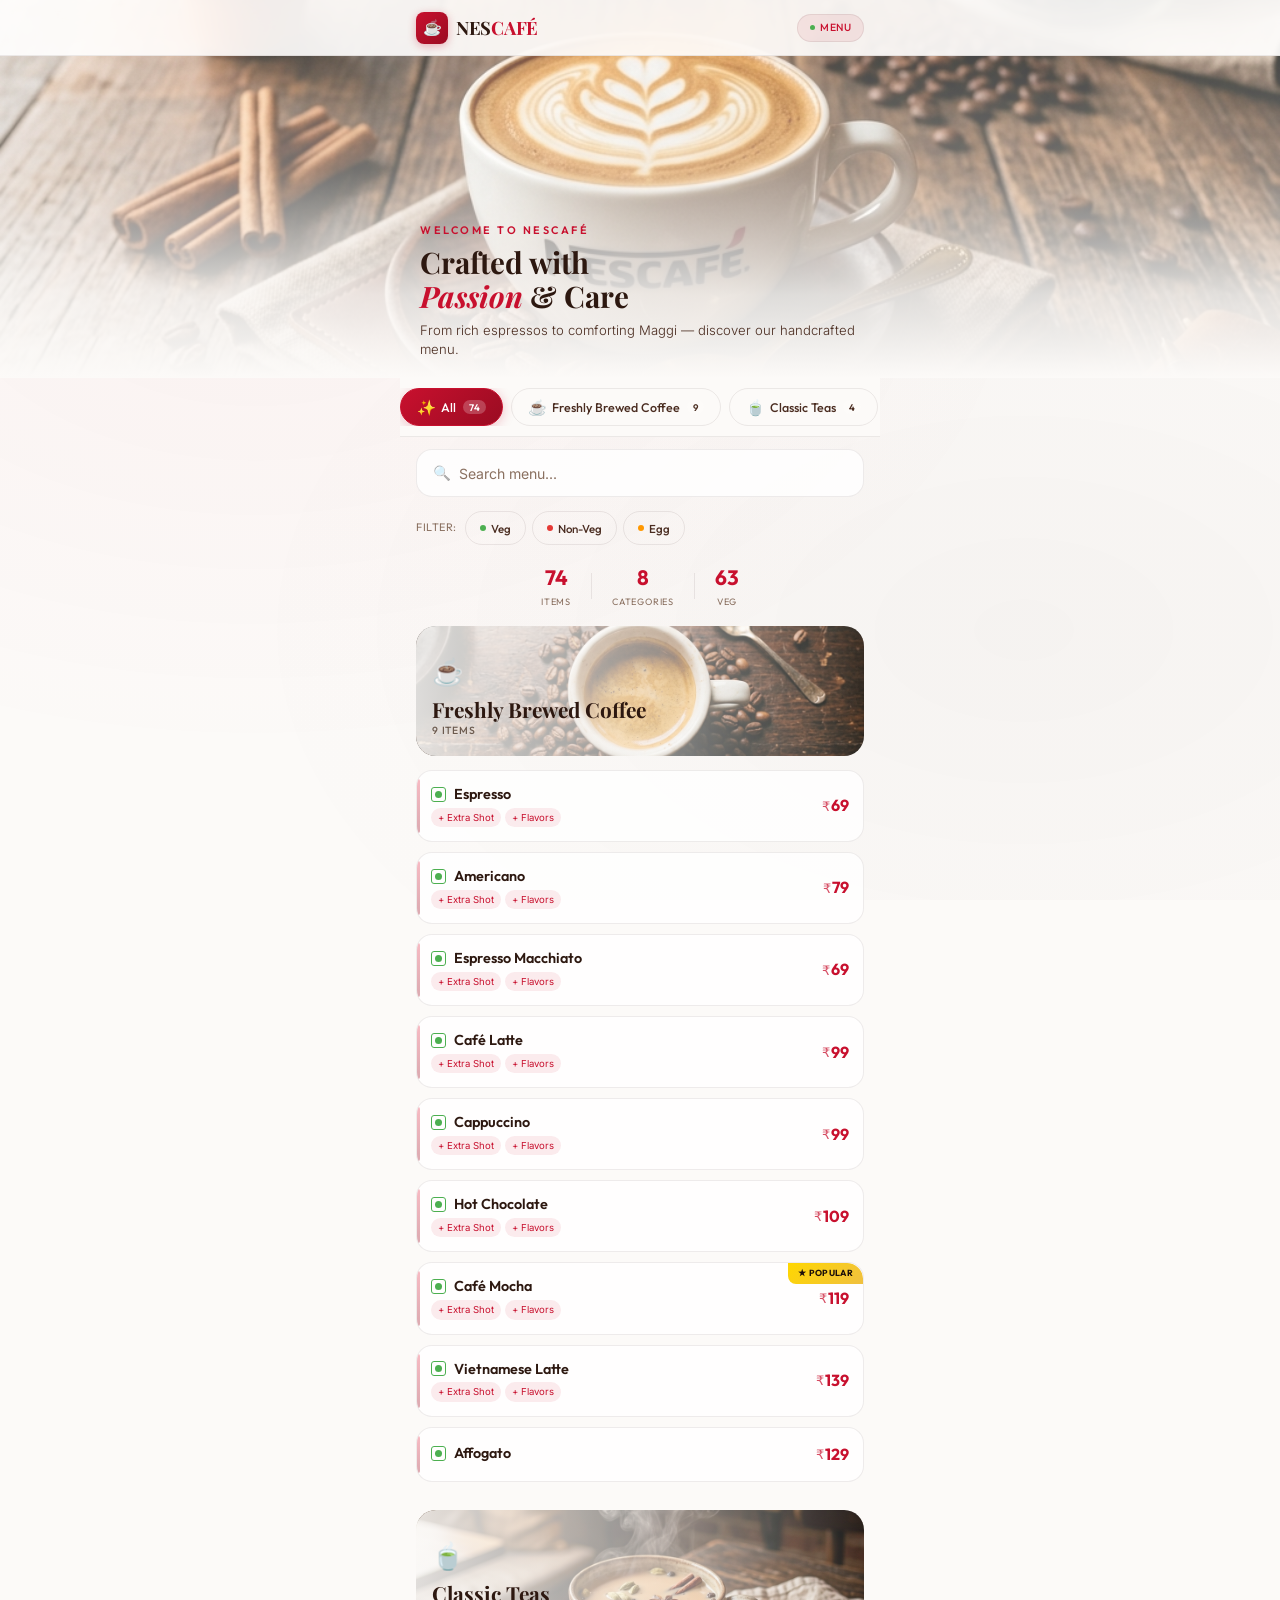
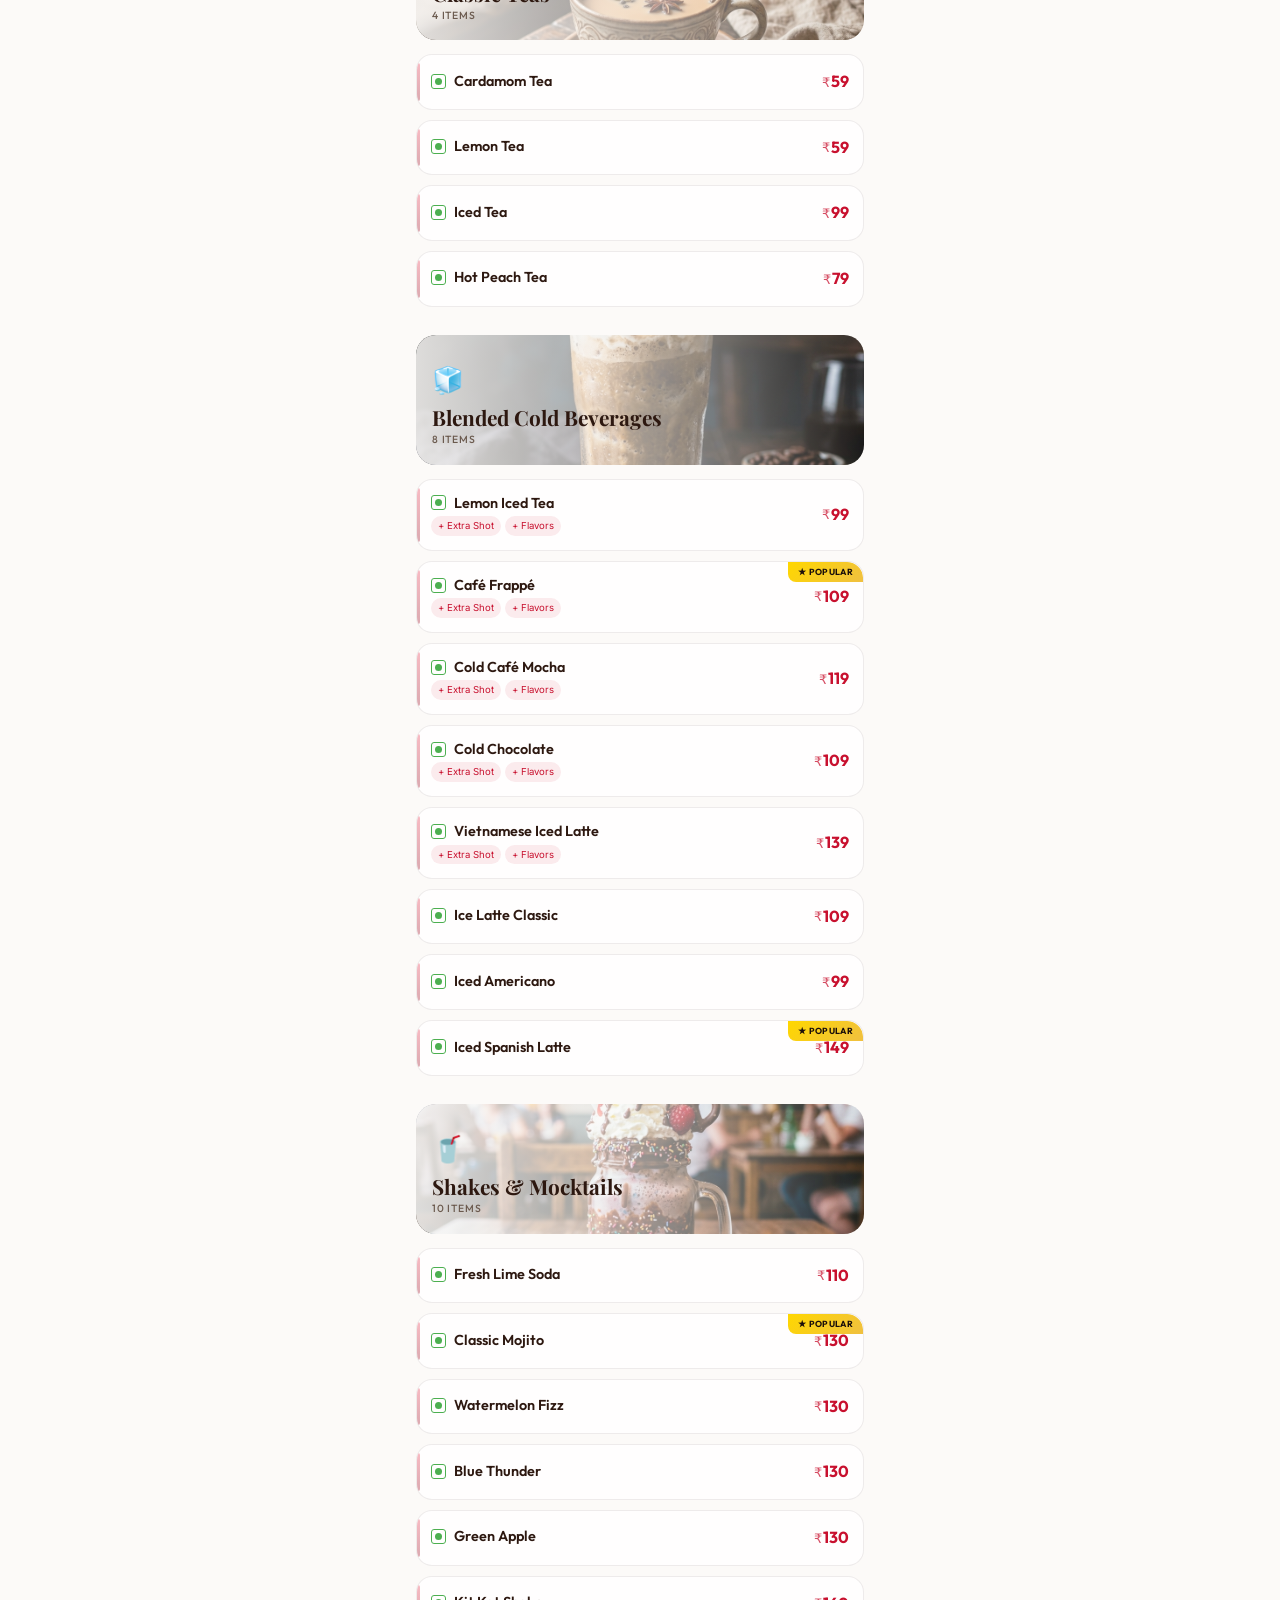
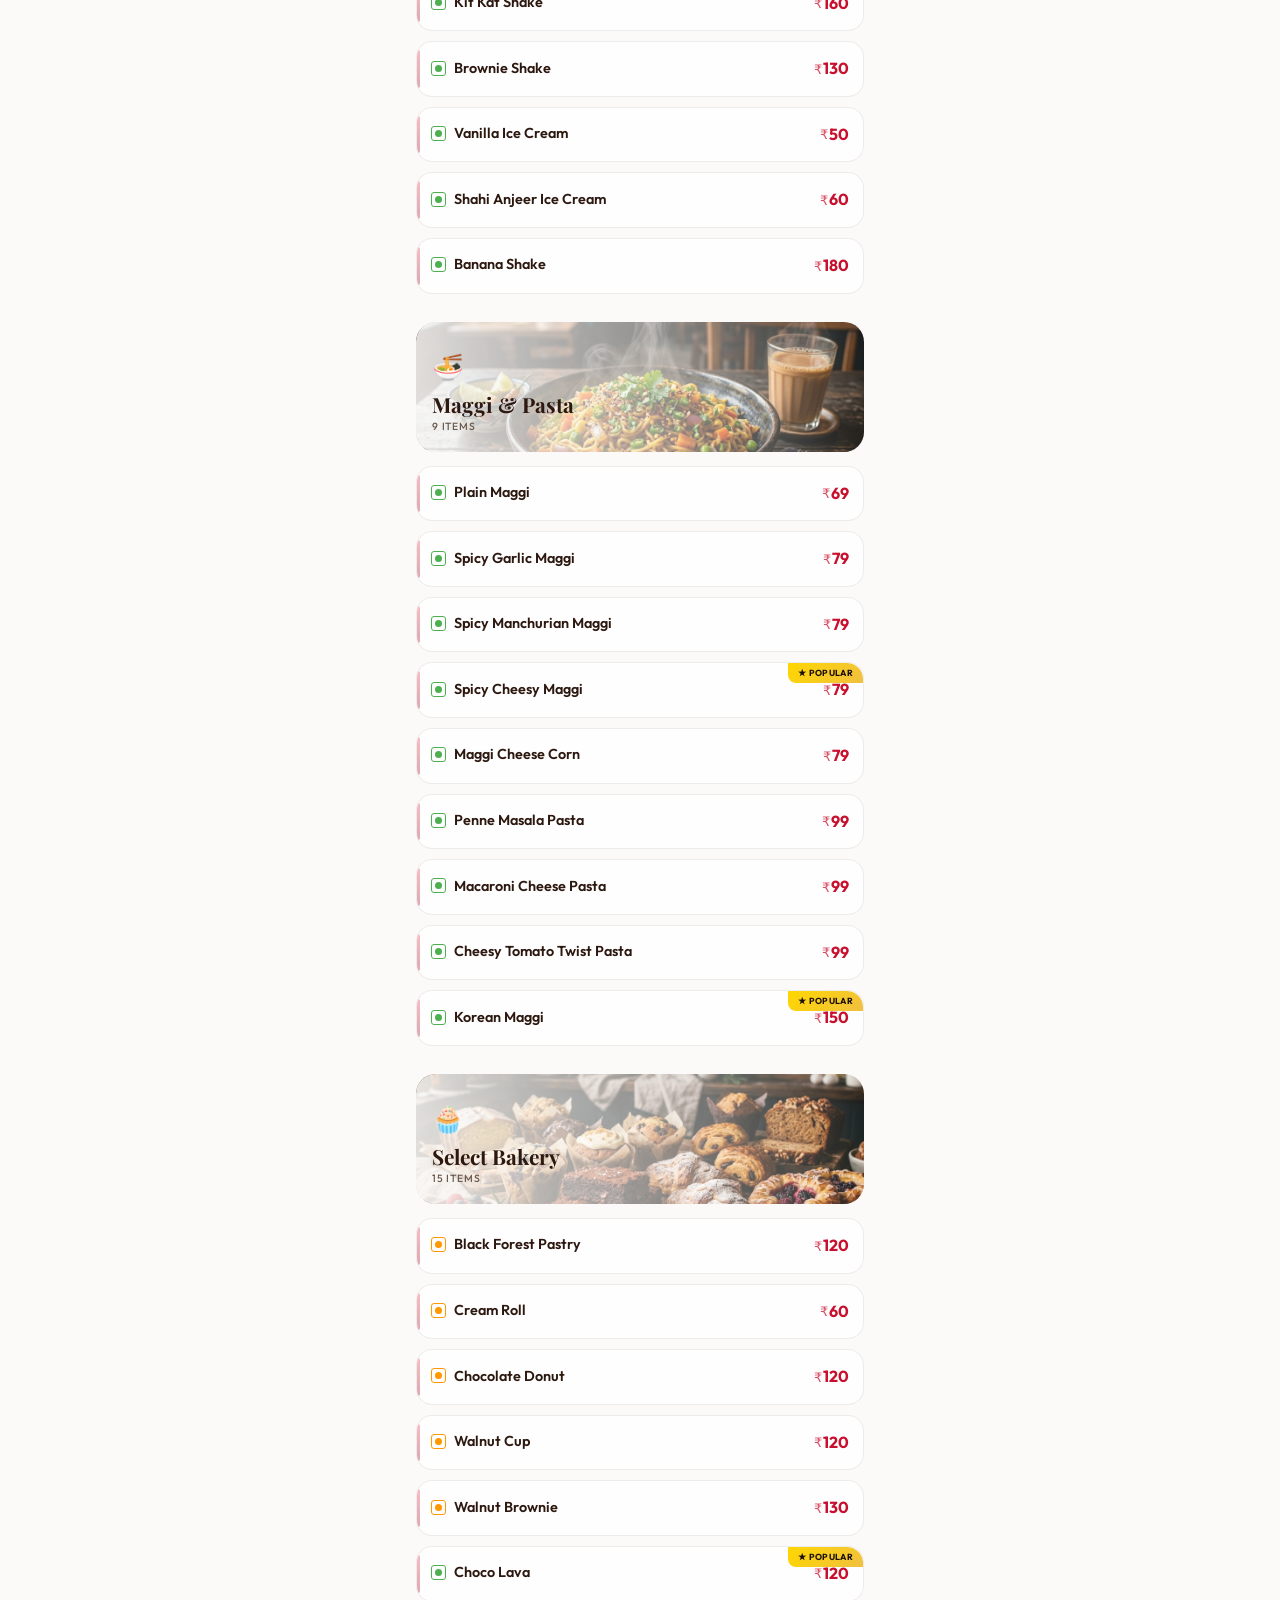
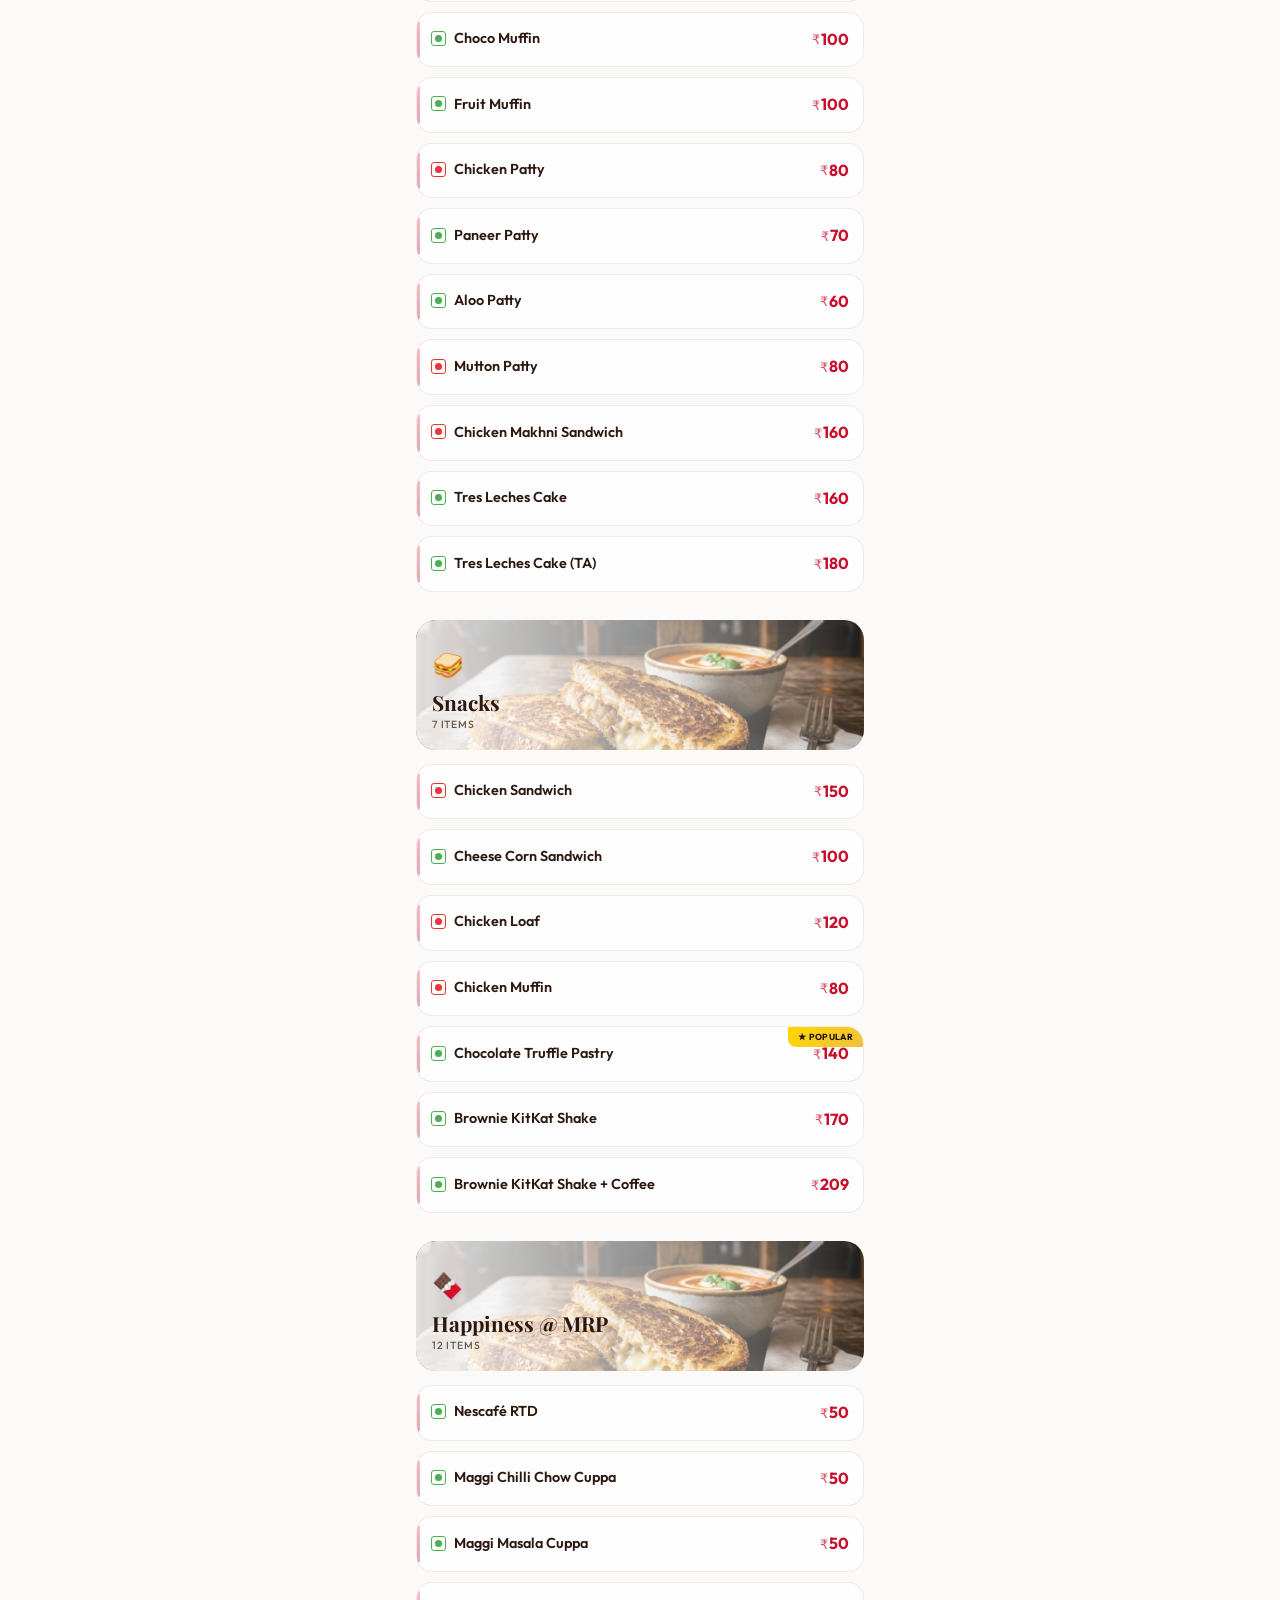
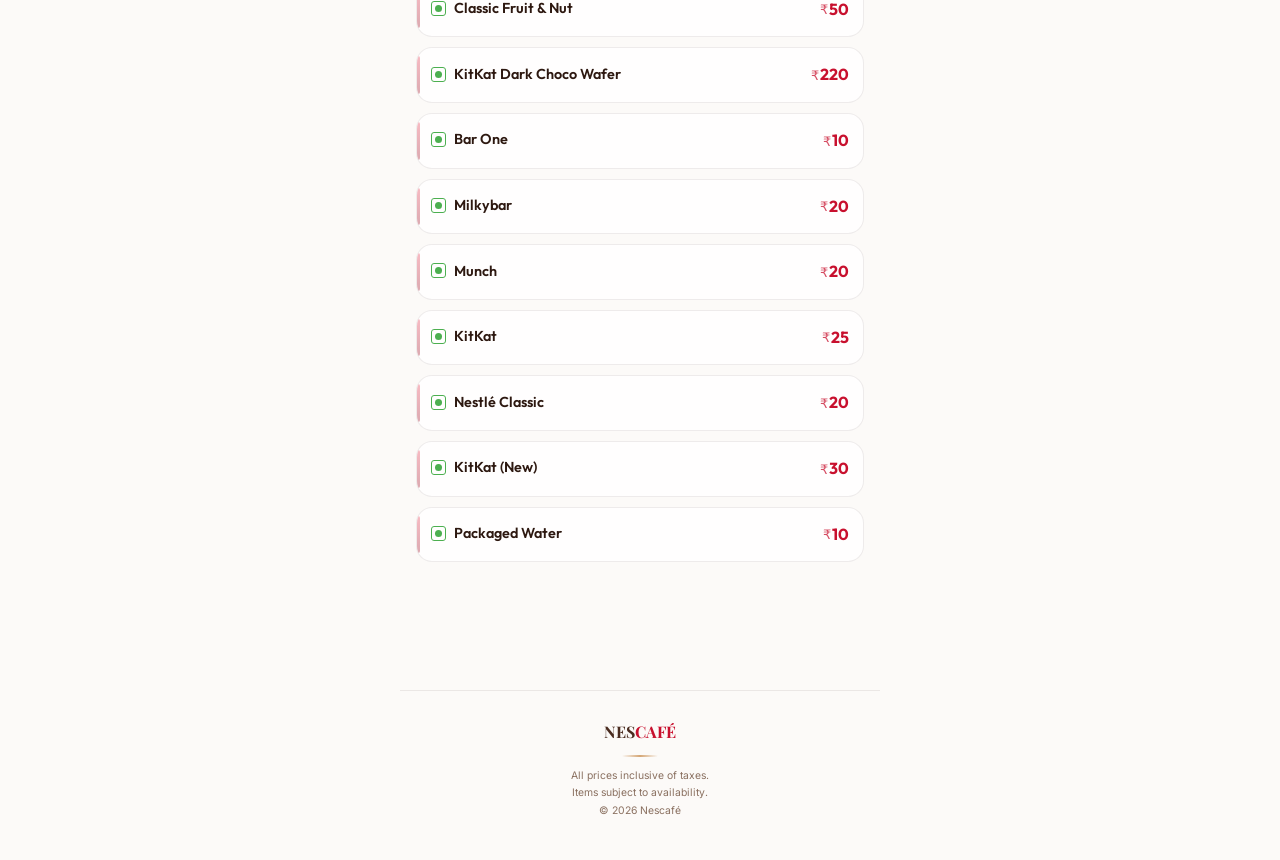
==== commit 93f4e07a: "Add Item Detail Modal" ====
--- a/index.html
+++ b/index.html
@@ -125,115 +125,28 @@
   <!-- Scroll To Top -->
   <button class="scroll-top" id="scroll-top" aria-label="Scroll to top">↑</button>
 
+  <!-- Item Detail Modal -->
+  <div class="item-modal-overlay" id="item-modal">
+    <div class="item-modal-content">
+      <button class="item-modal-close" id="item-modal-close" aria-label="Close modal">✕</button>
+      <div class="item-modal-img-container" id="modal-img-container">
+        <img src="" alt="" id="modal-img" class="item-modal-img">
+      </div>
+      <div class="item-modal-body">
+        <div class="item-modal-header">
+          <h2 class="item-modal-title" id="modal-title"></h2>
+          <span class="veg-badge" id="modal-badge"></span>
+        </div>
+        <p class="item-modal-category" id="modal-category"></p>
+        <div class="item-modal-price" id="modal-price"></div>
+        <div class="item-modal-addons" id="modal-addons"></div>
+      </div>
+    </div>
+  </div>
+
 <script>
-// ============================================================
-// MENU DATA
-// ============================================================
-const menuData = [
-  // Freshly Brewed Coffee
-  { name: "Espresso", price: 69, type: "veg", category: "Freshly Brewed Coffee", addons: ["Extra Shot", "Flavors"] },
-  { name: "Americano", price: 79, type: "veg", category: "Freshly Brewed Coffee", addons: ["Extra Shot", "Flavors"] },
-  { name: "Espresso Macchiato", price: 69, type: "veg", category: "Freshly Brewed Coffee", addons: ["Extra Shot", "Flavors"] },
-  { name: "Café Latte", price: 99, type: "veg", category: "Freshly Brewed Coffee", addons: ["Extra Shot", "Flavors"] },
-  { name: "Cappuccino", price: 99, type: "veg", category: "Freshly Brewed Coffee", addons: ["Extra Shot", "Flavors"] },
-  { name: "Hot Chocolate", price: 109, type: "veg", category: "Freshly Brewed Coffee", addons: ["Extra Shot", "Flavors"] },
-  { name: "Café Mocha", price: 119, type: "veg", category: "Freshly Brewed Coffee", addons: ["Extra Shot", "Flavors"], bestseller: true },
-  { name: "Vietnamese Latte", price: 139, type: "veg", category: "Freshly Brewed Coffee", addons: ["Extra Shot", "Flavors"] },
-  { name: "Affogato", price: 129, type: "veg", category: "Freshly Brewed Coffee" },
-
-  // Classic Teas
-  { name: "Cardamom Tea", price: 59, type: "veg", category: "Classic Teas" },
-  { name: "Lemon Tea", price: 59, type: "veg", category: "Classic Teas" },
-  { name: "Iced Tea", price: 99, type: "veg", category: "Classic Teas" },
-  { name: "Hot Peach Tea", price: 79, type: "veg", category: "Classic Teas" },
-
-  // Blended Cold Beverages
-  { name: "Lemon Iced Tea", price: 99, type: "veg", category: "Blended Cold Beverages", addons: ["Extra Shot", "Flavors"] },
-  { name: "Café Frappé", price: 109, type: "veg", category: "Blended Cold Beverages", addons: ["Extra Shot", "Flavors"], bestseller: true },
-  { name: "Cold Café Mocha", price: 119, type: "veg", category: "Blended Cold Beverages", addons: ["Extra Shot", "Flavors"] },
-  { name: "Cold Chocolate", price: 109, type: "veg", category: "Blended Cold Beverages", addons: ["Extra Shot", "Flavors"] },
-  { name: "Vietnamese Iced Latte", price: 139, type: "veg", category: "Blended Cold Beverages", addons: ["Extra Shot", "Flavors"] },
-  { name: "Ice Latte Classic", price: 109, type: "veg", category: "Blended Cold Beverages" },
-  { name: "Iced Americano", price: 99, type: "veg", category: "Blended Cold Beverages" },
-  { name: "Iced Spanish Latte", price: 149, type: "veg", category: "Blended Cold Beverages", bestseller: true },
-
-  // Shakes & Mocktails
-  { name: "Fresh Lime Soda", price: 110, type: "veg", category: "Shakes & Mocktails" },
-  { name: "Classic Mojito", price: 130, type: "veg", category: "Shakes & Mocktails", bestseller: true },
-  { name: "Watermelon Fizz", price: 130, type: "veg", category: "Shakes & Mocktails" },
-  { name: "Blue Thunder", price: 130, type: "veg", category: "Shakes & Mocktails" },
-  { name: "Green Apple", price: 130, type: "veg", category: "Shakes & Mocktails" },
-  { name: "Kit Kat Shake", price: 160, type: "veg", category: "Shakes & Mocktails" },
-  { name: "Brownie Shake", price: 130, type: "veg", category: "Shakes & Mocktails" },
-  { name: "Vanilla Ice Cream", price: 50, type: "veg", category: "Shakes & Mocktails" },
-  { name: "Shahi Anjeer Ice Cream", price: 60, type: "veg", category: "Shakes & Mocktails" },
-  { name: "Banana Shake", price: 180, type: "veg", category: "Shakes & Mocktails" },
-
-  // Maggi & Pasta
-  { name: "Plain Maggi", price: 69, type: "veg", category: "Maggi & Pasta" },
-  { name: "Spicy Garlic Maggi", price: 79, type: "veg", category: "Maggi & Pasta" },
-  { name: "Spicy Manchurian Maggi", price: 79, type: "veg", category: "Maggi & Pasta" },
-  { name: "Spicy Cheesy Maggi", price: 79, type: "veg", category: "Maggi & Pasta", bestseller: true },
-  { name: "Maggi Cheese Corn", price: 79, type: "veg", category: "Maggi & Pasta" },
-  { name: "Penne Masala Pasta", price: 99, type: "veg", category: "Maggi & Pasta" },
-  { name: "Macaroni Cheese Pasta", price: 99, type: "veg", category: "Maggi & Pasta" },
-  { name: "Cheesy Tomato Twist Pasta", price: 99, type: "veg", category: "Maggi & Pasta" },
-  { name: "Korean Maggi", price: 150, type: "veg", category: "Maggi & Pasta", bestseller: true },
-
-  // Select Bakery
-  { name: "Black Forest Pastry", price: 120, type: "egg", category: "Select Bakery" },
-  { name: "Cream Roll", price: 60, type: "egg", category: "Select Bakery" },
-  { name: "Chocolate Donut", price: 120, type: "egg", category: "Select Bakery" },
-  { name: "Walnut Cup", price: 120, type: "egg", category: "Select Bakery" },
-  { name: "Walnut Brownie", price: 130, type: "egg", category: "Select Bakery" },
-  { name: "Choco Lava", price: 120, type: "veg", category: "Select Bakery", bestseller: true },
-  { name: "Choco Muffin", price: 100, type: "veg", category: "Select Bakery" },
-  { name: "Fruit Muffin", price: 100, type: "veg", category: "Select Bakery" },
-  { name: "Chicken Patty", price: 80, type: "non-veg", category: "Select Bakery" },
-  { name: "Paneer Patty", price: 70, type: "veg", category: "Select Bakery" },
-  { name: "Aloo Patty", price: 60, type: "veg", category: "Select Bakery" },
-  { name: "Mutton Patty", price: 80, type: "non-veg", category: "Select Bakery" },
-  { name: "Chicken Makhni Sandwich", price: 160, type: "non-veg", category: "Select Bakery" },
-  { name: "Tres Leches Cake", price: 160, type: "veg", category: "Select Bakery" },
-  { name: "Tres Leches Cake (TA)", price: 180, type: "veg", category: "Select Bakery" },
-
-  // Snacks
-  { name: "Chicken Sandwich", price: 150, type: "non-veg", category: "Snacks" },
-  { name: "Cheese Corn Sandwich", price: 100, type: "veg", category: "Snacks" },
-  { name: "Chicken Loaf", price: 120, type: "non-veg", category: "Snacks" },
-  { name: "Chicken Muffin", price: 80, type: "non-veg", category: "Snacks" },
-  { name: "Chocolate Truffle Pastry", price: 140, type: "veg", category: "Snacks", bestseller: true },
-  { name: "Brownie KitKat Shake", price: 170, type: "veg", category: "Snacks" },
-  { name: "Brownie KitKat Shake + Coffee", price: 209, type: "veg", category: "Snacks" },
-
-  // Happiness @ MRP
-  { name: "Nescafé RTD", price: 50, type: "veg", category: "Happiness @ MRP" },
-  { name: "Maggi Chilli Chow Cuppa", price: 50, type: "veg", category: "Happiness @ MRP" },
-  { name: "Maggi Masala Cuppa", price: 50, type: "veg", category: "Happiness @ MRP" },
-  { name: "Classic Fruit & Nut", price: 50, type: "veg", category: "Happiness @ MRP" },
-  { name: "KitKat Dark Choco Wafer", price: 220, type: "veg", category: "Happiness @ MRP" },
-  { name: "Bar One", price: 10, type: "veg", category: "Happiness @ MRP" },
-  { name: "Milkybar", price: 20, type: "veg", category: "Happiness @ MRP" },
-  { name: "Munch", price: 20, type: "veg", category: "Happiness @ MRP" },
-  { name: "KitKat", price: 25, type: "veg", category: "Happiness @ MRP" },
-  { name: "Nestlé Classic", price: 20, type: "veg", category: "Happiness @ MRP" },
-  { name: "KitKat (New)", price: 30, type: "veg", category: "Happiness @ MRP" },
-  { name: "Packaged Water", price: 10, type: "veg", category: "Happiness @ MRP" },
-];
-
-// ============================================================
-// CATEGORY CONFIG
-// ============================================================
-const categoryConfig = {
-  "Freshly Brewed Coffee": { emoji: "☕", image: "images/cat_coffee.png", order: 1 },
-  "Classic Teas":          { emoji: "🍵", image: "images/cat_tea.png",    order: 2 },
-  "Blended Cold Beverages":{ emoji: "🧊", image: "images/cat_cold.png",  order: 3 },
-  "Shakes & Mocktails":    { emoji: "🥤", image: "images/cat_shakes.png", order: 4 },
-  "Maggi & Pasta":         { emoji: "🍜", image: "images/cat_maggi.png", order: 5 },
-  "Select Bakery":         { emoji: "🧁", image: "images/cat_bakery.png", order: 6 },
-  "Snacks":                { emoji: "🥪", image: "images/cat_snacks.png", order: 7 },
-  "Happiness @ MRP":       { emoji: "🍫", image: "images/cat_snacks.png", order: 8 },
-};
+let menuData = [];
+let categoryConfig = {};
 
 // ============================================================
 // STATE
@@ -255,10 +168,22 @@
 const header = $('main-header');
 const filterTags = document.querySelectorAll('.filter-tag');
 
+const itemModal = $('item-modal');
+const modalCloseBtn = $('item-modal-close');
+
 // ============================================================
 // INIT
 // ============================================================
-document.addEventListener('DOMContentLoaded', () => {
+document.addEventListener('DOMContentLoaded', async () => {
+  try {
+    const res = await fetch('menu-data.json?v=' + Date.now());
+    const data = await res.json();
+    menuData = data.menuData;
+    categoryConfig = data.categoryConfig;
+  } catch (err) {
+    console.error('Failed to load menu data:', err);
+  }
+
   buildCategoryNav();
   renderMenu();
   updateStats();
@@ -342,10 +267,12 @@
     : '';
 
   const popular = item.bestseller ? `<span class="bestseller-tag">★ Popular</span>` : '';
+  const image = item.image ? `<img src="${item.image}" alt="${item.name}" class="item-thumb" loading="lazy">` : '';
 
   return `
-    <div class="menu-item" id="item-${item.name.toLowerCase().replace(/[^a-z0-9]+/g, '-')}">
+    <div class="menu-item ${item.image ? 'has-image' : ''}" id="item-${item.name.toLowerCase().replace(/[^a-z0-9]+/g, '-')}" onclick="openItemModal('${escape(item.name)}')">
       ${popular}
+      ${image}
       <div class="item-info">
         <div class="item-top-row">
           <span class="veg-badge ${badge}"></span>
@@ -500,6 +427,54 @@
     window.scrollTo({ top: 0, behavior: 'smooth' });
   });
 
+  // Item Modal Logic
+  window.openItemModal = (escapedName) => {
+    const name = unescape(escapedName);
+    const item = menuData.find(i => i.name === name);
+    if (!item) return;
+    
+    $('modal-title').textContent = item.name;
+    $('modal-category').textContent = item.category;
+    
+    const badge = item.type === 'non-veg' ? 'non-veg' : item.type;
+    $('modal-badge').className = 'veg-badge ' + badge;
+    
+    if (item.price > 0) {
+      $('modal-price').innerHTML = `<span class="rupee">₹</span>${item.price}`;
+    } else {
+      $('modal-price').textContent = 'Ask for price';
+    }
+    
+    if (item.addons && item.addons.length) {
+      $('modal-addons').innerHTML = item.addons.map(a => `<span class="addon-tag">+ ${a}</span>`).join('');
+    } else {
+      $('modal-addons').innerHTML = '';
+    }
+    
+    if (item.image) {
+      $('modal-img').src = item.image;
+      $('modal-img').alt = item.name;
+      $('modal-img-container').style.display = 'block';
+    } else {
+      $('modal-img-container').style.display = 'none';
+    }
+    
+    itemModal.classList.add('active');
+    document.body.style.overflow = 'hidden';
+  };
+
+  modalCloseBtn.addEventListener('click', () => {
+    itemModal.classList.remove('active');
+    document.body.style.overflow = '';
+  });
+
+  itemModal.addEventListener('click', (e) => {
+    if (e.target === itemModal) {
+      itemModal.classList.remove('active');
+      document.body.style.overflow = '';
+    }
+  });
+
   // Prevent pull-to-refresh interfering on mobile
   document.body.addEventListener('touchmove', () => {}, { passive: true });
 }
--- a/style.css
+++ b/style.css
@@ -17,26 +17,26 @@
   --coffee-foam: #faf3eb;
 
   /* Background & Surface */
-  --bg-primary: #0d0907;
-  --bg-secondary: #1a110d;
-  --bg-card: rgba(42, 26, 18, 0.6);
-  --bg-card-hover: rgba(58, 36, 24, 0.7);
-  --bg-glass: rgba(26, 17, 13, 0.88);
-  --bg-glass-light: rgba(212, 165, 116, 0.08);
+  --bg-primary: #fcfaf8;
+  --bg-secondary: #f5f0eb;
+  --bg-card: rgba(255, 255, 255, 0.8);
+  --bg-card-hover: rgba(255, 255, 255, 1);
+  --bg-glass: rgba(255, 255, 255, 0.88);
+  --bg-glass-light: rgba(45, 24, 16, 0.05);
 
   /* Text Colors */
-  --text-primary: #faf3eb;
-  --text-secondary: #c4a882;
-  --text-tertiary: #8a7060;
-  --text-accent: #d4a574;
-  --text-muted: #6b5a4e;
+  --text-primary: #2d1810;
+  --text-secondary: #4a2c20;
+  --text-tertiary: #6b5a4e;
+  --text-accent: #c8102e;
+  --text-muted: #8a7060;
 
   /* Accent & UI */
-  --accent: #d4a574;
-  --accent-glow: rgba(212, 165, 116, 0.3);
-  --accent-subtle: rgba(212, 165, 116, 0.1);
-  --border-color: rgba(212, 165, 116, 0.1);
-  --border-hover: rgba(212, 165, 116, 0.22);
+  --accent: #c8102e;
+  --accent-glow: rgba(200, 16, 46, 0.2);
+  --accent-subtle: rgba(200, 16, 46, 0.08);
+  --border-color: rgba(45, 24, 16, 0.08);
+  --border-hover: rgba(45, 24, 16, 0.15);
 
   /* Badges */
   --veg-color: #4caf50;
@@ -105,7 +105,7 @@
   inset: 0;
   background:
     radial-gradient(ellipse at 20% 30%, rgba(200, 16, 46, 0.035) 0%, transparent 55%),
-    radial-gradient(ellipse at 80% 70%, rgba(212, 165, 116, 0.045) 0%, transparent 55%);
+    radial-gradient(ellipse at 80% 70%, rgba(45, 24, 16, 0.03) 0%, transparent 55%);
   z-index: -1;
   pointer-events: none;
 }
@@ -183,7 +183,7 @@
 .header-bg {
   position: absolute;
   inset: 0;
-  background: rgba(13, 9, 7, 0.9);
+  background: rgba(255, 255, 255, 0.9);
   backdrop-filter: blur(24px) saturate(180%);
   -webkit-backdrop-filter: blur(24px) saturate(180%);
   border-bottom: 1px solid var(--border-color);
@@ -191,7 +191,7 @@
 }
 
 .header.scrolled .header-bg {
-  background: rgba(13, 9, 7, 0.97);
+  background: rgba(255, 255, 255, 0.97);
 }
 
 .header-content {
@@ -291,10 +291,10 @@
   inset: 0;
   background: linear-gradient(
     to bottom,
-    rgba(13, 9, 7, 0.2) 0%,
-    rgba(13, 9, 7, 0.45) 45%,
-    rgba(13, 9, 7, 0.88) 78%,
-    rgba(13, 9, 7, 1) 100%
+    rgba(252, 250, 248, 0.2) 0%,
+    rgba(252, 250, 248, 0.45) 45%,
+    rgba(252, 250, 248, 0.88) 78%,
+    rgba(252, 250, 248, 1) 100%
   );
 }
 
@@ -311,7 +311,7 @@
   font-weight: 600;
   text-transform: uppercase;
   letter-spacing: 2.5px;
-  color: var(--nescafe-red-light);
+  color: var(--nescafe-red);
   margin-bottom: 6px;
   opacity: 0;
   animation: fadeUp 0.6s ease 0.2s forwards;
@@ -329,7 +329,7 @@
 
 .hero-title em {
   font-style: italic;
-  color: var(--coffee-cream);
+  color: var(--nescafe-red);
 }
 
 .hero-subtitle {
@@ -351,7 +351,7 @@
   position: sticky;
   top: 56px;
   z-index: 900;
-  background: rgba(13, 9, 7, 0.94);
+  background: rgba(252, 250, 248, 0.94);
   backdrop-filter: blur(20px);
   -webkit-backdrop-filter: blur(20px);
   border-bottom: 1px solid var(--border-color);
@@ -402,7 +402,7 @@
   background: linear-gradient(135deg, var(--nescafe-red), var(--nescafe-red-dark));
   border-color: var(--nescafe-red);
   color: white;
-  box-shadow: 0 2px 12px rgba(200, 16, 46, 0.35);
+  box-shadow: 0 2px 12px rgba(200, 16, 46, 0.25);
 }
 
 .category-pill .pill-emoji { font-size: 0.95rem; }
@@ -568,7 +568,7 @@
   font-family: var(--font-ui);
   font-size: 1.3rem;
   font-weight: 700;
-  color: var(--coffee-cream);
+  color: var(--nescafe-red);
 }
 
 .stat-label {
@@ -630,9 +630,9 @@
   inset: 0;
   background: linear-gradient(
     to right,
-    rgba(13, 9, 7, 0.88) 0%,
-    rgba(13, 9, 7, 0.55) 55%,
-    rgba(13, 9, 7, 0.2) 100%
+    rgba(252, 250, 248, 0.88) 0%,
+    rgba(252, 250, 248, 0.55) 55%,
+    rgba(252, 250, 248, 0.1) 100%
   );
   display: flex;
   flex-direction: column;
@@ -701,7 +701,7 @@
   width: 3px;
   height: calc(100% - 16px);
   border-radius: 0 2px 2px 0;
-  background: linear-gradient(to bottom, var(--coffee-cream), var(--coffee-light));
+  background: linear-gradient(to bottom, var(--nescafe-red-light), var(--nescafe-red-dark));
   opacity: 0.35;
 }
 
@@ -780,7 +780,7 @@
   font-family: var(--font-ui);
   font-size: 1rem;
   font-weight: 700;
-  color: var(--coffee-cream);
+  color: var(--nescafe-red);
   white-space: nowrap;
   display: flex;
   align-items: center;
@@ -815,6 +815,20 @@
   text-transform: uppercase;
   letter-spacing: 0.3px;
   border-radius: 0 var(--radius-lg) 0 var(--radius-sm);
+}
+
+/* ===== ITEM IMAGES ===== */
+.item-thumb {
+  width: 60px;
+  height: 60px;
+  border-radius: var(--radius-sm);
+  object-fit: cover;
+  border: 1px solid var(--border-color);
+  flex-shrink: 0;
+}
+
+.menu-item.has-image {
+  align-items: flex-start;
 }
 
 /* ===== NO RESULTS ===== */
@@ -907,6 +921,128 @@
   transform: scale(0.9);
 }
 
+/* ===== ITEM DETAIL MODAL ===== */
+.item-modal-overlay {
+  position: fixed;
+  inset: 0;
+  background: rgba(13, 9, 7, 0.7);
+  backdrop-filter: blur(8px);
+  -webkit-backdrop-filter: blur(8px);
+  z-index: 2000;
+  display: flex;
+  align-items: flex-end;
+  justify-content: center;
+  opacity: 0;
+  visibility: hidden;
+  transition: opacity 0.3s ease, visibility 0.3s ease;
+}
+
+.item-modal-overlay.active {
+  opacity: 1;
+  visibility: visible;
+}
+
+.item-modal-content {
+  width: 100%;
+  max-width: 500px;
+  background: var(--bg-primary);
+  border-radius: 28px 28px 0 0;
+  overflow: hidden;
+  position: relative;
+  transform: translateY(100%);
+  transition: transform 0.4s cubic-bezier(0.16, 1, 0.3, 1);
+  box-shadow: 0 -10px 40px rgba(0,0,0,0.15);
+  padding-bottom: var(--safe-bottom);
+}
+
+.item-modal-overlay.active .item-modal-content {
+  transform: translateY(0);
+}
+
+.item-modal-close {
+  position: absolute;
+  top: 16px;
+  right: 16px;
+  width: 36px;
+  height: 36px;
+  border-radius: 50%;
+  background: rgba(255, 255, 255, 0.9);
+  border: none;
+  color: #1a0e0a;
+  font-size: 1.1rem;
+  font-weight: bold;
+  display: flex;
+  align-items: center;
+  justify-content: center;
+  z-index: 10;
+  cursor: pointer;
+  box-shadow: 0 4px 12px rgba(0,0,0,0.2);
+}
+
+.item-modal-img-container {
+  width: 100%;
+  height: 260px;
+  background: var(--bg-secondary);
+  display: none;
+}
+
+.item-modal-img {
+  width: 100%;
+  height: 100%;
+  object-fit: cover;
+}
+
+.item-modal-body {
+  padding: 24px 24px 32px;
+}
+
+.item-modal-header {
+  display: flex;
+  align-items: center;
+  gap: 12px;
+  margin-bottom: 6px;
+}
+
+.item-modal-title {
+  font-family: var(--font-display);
+  font-size: 1.65rem;
+  font-weight: 700;
+  color: var(--text-primary);
+  line-height: 1.15;
+}
+
+.item-modal-category {
+  font-family: var(--font-ui);
+  font-size: 0.85rem;
+  color: var(--text-muted);
+  text-transform: uppercase;
+  letter-spacing: 1px;
+  margin-bottom: 16px;
+}
+
+.item-modal-price {
+  font-family: var(--font-ui);
+  font-size: 1.5rem;
+  font-weight: 700;
+  color: var(--nescafe-red);
+}
+.item-modal-price .rupee {
+  font-size: 1rem;
+  opacity: 0.8;
+  margin-right: 2px;
+}
+
+.item-modal-addons {
+  margin-top: 12px;
+  display: flex;
+  flex-wrap: wrap;
+  gap: 6px;
+}
+.item-modal-addons .addon-tag {
+  font-size: 0.75rem;
+  padding: 4px 10px;
+}
+
 /* ===== VERY SMALL SCREENS (SE, mini) ===== */
 @media (max-width: 360px) {
   .hero-title { font-size: 1.55rem; }
